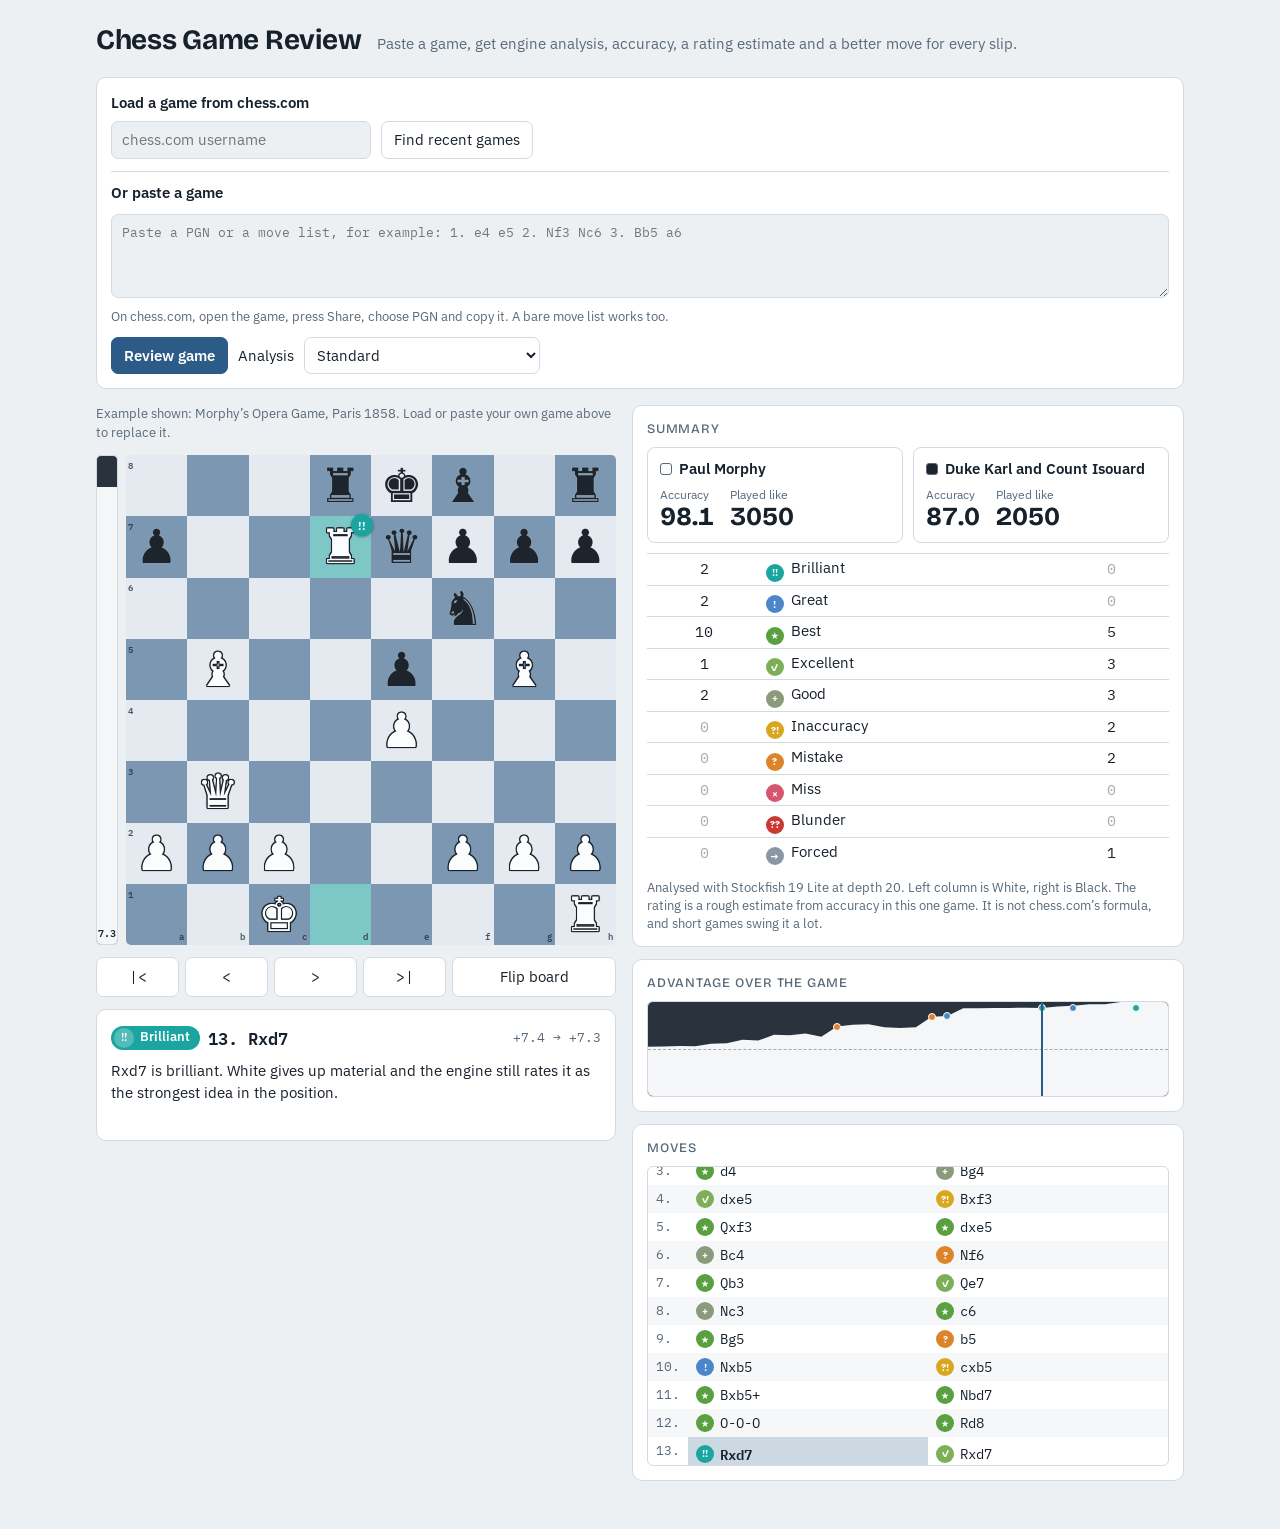
==== index.html @ 782adb90 "Add files via upload" ====
<!DOCTYPE html>
<html lang="en">
<head>
<meta charset="utf-8">
<meta name="viewport" content="width=device-width, initial-scale=1">
<title>Chess Game Review</title>
<link rel="manifest" href="manifest.webmanifest">
<meta name="theme-color" content="#2c5b88">
<link rel="icon" type="image/png" href="icon-192.png">
<link rel="apple-touch-icon" href="icon-180.png">
<meta name="apple-mobile-web-app-capable" content="yes">
<meta name="mobile-web-app-capable" content="yes">
<meta name="apple-mobile-web-app-title" content="Game Review">
<link rel="preconnect" href="https://fonts.googleapis.com">
<link href="https://fonts.googleapis.com/css2?family=Bricolage+Grotesque:opsz,wght@12..96,500;12..96,700&family=IBM+Plex+Mono:wght@400;600&family=IBM+Plex+Sans:wght@400;500;600&display=swap" rel="stylesheet">
<style>
/* Layout idea: board and the verdict on the current move on the left, the scoresheet (summary, graph, move list) on the right. */
:root {
  --bg: #edf0f3;
  --surface: #ffffff;
  --ink: #17212b;
  --muted: #5a6978;
  --line: #d3dae1;
  --accent: #2c5b88;
  --accent-ink: #ffffff;
  --sq-light: #e4eaf0;
  --sq-dark: #7b97b1;
  --graph-white: #f4f6f8;
  --graph-black: #2a333d;
  --c-brilliant: #1aa5a0;
  --c-great: #4a86c9;
  --c-best: #5a9f40;
  --c-excellent: #7daf58;
  --c-good: #8a9a7a;
  --c-inaccuracy: #d9a620;
  --c-mistake: #dd842a;
  --c-miss: #d6566d;
  --c-blunder: #cb3731;
  --c-forced: #8a96a3;
  --font-display: "Bricolage Grotesque", "Trebuchet MS", system-ui, sans-serif;
  --font-body: "IBM Plex Sans", system-ui, -apple-system, "Segoe UI", sans-serif;
  --font-mono: "IBM Plex Mono", ui-monospace, "SF Mono", Menlo, Consolas, monospace;
}
@media (prefers-color-scheme: dark) {
  :root:not([data-theme="light"]) {
    --bg: #11161c;
    --surface: #1a212a;
    --ink: #e7ecf1;
    --muted: #93a2b2;
    --line: #2b3541;
    --accent: #7eb0df;
    --accent-ink: #0e1620;
    --sq-light: #c5d0da;
    --sq-dark: #5c7a95;
    --graph-white: #dfe5ea;
    --graph-black: #0c1015;
    color-scheme: dark;
  }
}
:root[data-theme="dark"] {
  --bg: #11161c;
  --surface: #1a212a;
  --ink: #e7ecf1;
  --muted: #93a2b2;
  --line: #2b3541;
  --accent: #7eb0df;
  --accent-ink: #0e1620;
  --sq-light: #c5d0da;
  --sq-dark: #5c7a95;
  --graph-white: #dfe5ea;
  --graph-black: #0c1015;
  color-scheme: dark;
}
* { box-sizing: border-box; }
html, body { margin: 0; }
body {
  background: var(--bg);
  color: var(--ink);
  font-family: var(--font-body);
  font-size: 15px;
  line-height: 1.45;
}
.wrap { max-width: 1120px; margin: 0 auto; padding: 20px 16px 48px; display: flex; flex-direction: column; gap: 16px; }
header.top { display: flex; flex-wrap: wrap; align-items: baseline; gap: 4px 16px; }
h1 { font-family: var(--font-display); font-weight: 700; font-size: 28px; letter-spacing: -0.01em; margin: 0; text-wrap: balance; }
header.top p { margin: 0; color: var(--muted); }
h2 { font-family: var(--font-display); font-weight: 500; font-size: 13px; letter-spacing: 0.06em; text-transform: uppercase; color: var(--muted); margin: 0; }
.panel { background: var(--surface); border: 1px solid var(--line); border-radius: 10px; padding: 14px; }
button, select, textarea { font: inherit; color: inherit; }
button { cursor: pointer; border: 1px solid var(--line); background: var(--surface); border-radius: 7px; padding: 7px 12px; }
button:hover { border-color: var(--accent); }
button.primary { background: var(--accent); color: var(--accent-ink); border-color: var(--accent); font-weight: 600; }
button:disabled { opacity: 0.5; cursor: default; }
:focus-visible { outline: 2px solid var(--accent); outline-offset: 2px; }

/* input */
.input { display: flex; flex-direction: column; gap: 10px; }
.input label { font-weight: 600; }
.input .hint { color: var(--muted); font-size: 13px; margin: 0; }
textarea { width: 100%; min-height: 84px; resize: vertical; background: var(--bg); border: 1px solid var(--line); border-radius: 7px; padding: 9px 10px; font-family: var(--font-mono); font-size: 13px; }
.input-row { display: flex; flex-wrap: wrap; align-items: center; gap: 10px; }
select { background: var(--surface); border: 1px solid var(--line); border-radius: 7px; padding: 7px 8px; }
.error { color: var(--c-blunder); font-weight: 500; margin: 0; }
.progress { display: flex; align-items: center; gap: 10px; flex: 1 1 220px; min-width: 200px; }
.progress .bar { flex: 1; height: 8px; background: var(--bg); border: 1px solid var(--line); border-radius: 5px; overflow: hidden; }
.progress .bar i { display: block; height: 100%; width: 0; background: var(--accent); }
.progress span { font-size: 13px; color: var(--muted); font-variant-numeric: tabular-nums; white-space: nowrap; }
[hidden] { display: none !important; }
.lookup { display: flex; flex-direction: column; gap: 8px; border-bottom: 1px solid var(--line); padding-bottom: 12px; }
.lookup input { font: inherit; color: inherit; background: var(--bg); border: 1px solid var(--line); border-radius: 7px; padding: 7px 10px; flex: 1 1 160px; min-width: 0; max-width: 260px; }
.lookup .status { margin: 0; font-size: 13px; color: var(--muted); }
.games { display: flex; flex-direction: column; max-height: 232px; overflow-y: auto; border: 1px solid var(--line); border-radius: 7px; }
.game-btn { border: 0; border-radius: 0; border-top: 1px solid var(--line); background: none; text-align: left; padding: 7px 10px; display: flex; flex-wrap: wrap; align-items: center; gap: 4px 10px; }
.game-btn:first-child { border-top: 0; }
.game-btn:hover { background: color-mix(in srgb, var(--accent) 14%, transparent); }
.game-btn .res { font-weight: 600; min-width: 42px; }
.game-btn .res.won { color: var(--c-best); }
.game-btn .res.lost { color: var(--c-blunder); }
.game-btn .res.draw { color: var(--muted); }
.game-btn .meta { margin-left: auto; color: var(--muted); font-size: 13px; }

/* main grid */
.main { display: grid; grid-template-columns: minmax(0, 520px) minmax(0, 1fr); gap: 16px; align-items: start; }
@media (max-width: 860px) { .main { grid-template-columns: minmax(0, 1fr); } }
.left, .right { display: flex; flex-direction: column; gap: 12px; min-width: 0; }
.example-note { font-size: 13px; color: var(--muted); margin: 0; }

/* board */
.board-row { display: flex; gap: 8px; }
.evalbar { position: relative; flex: 0 0 22px; border-radius: 5px; overflow: hidden; background: var(--graph-black); border: 1px solid var(--line); }
.evalbar i { position: absolute; left: 0; right: 0; bottom: 0; background: var(--graph-white); transition: height 0.25s; }
.evalbar.flip i { bottom: auto; top: 0; }
.evalbar b { position: absolute; left: 0; right: 0; text-align: center; font: 600 10px var(--font-mono); z-index: 1; }
.evalbar b.w { bottom: 3px; color: #1b232c; }
.evalbar b.b { top: 3px; color: #e9eef2; }
.evalbar.flip b.w { bottom: auto; top: 3px; }
.evalbar.flip b.b { top: auto; bottom: 3px; }
.board { position: relative; flex: 1; aspect-ratio: 1; display: grid; grid-template-columns: repeat(8, 1fr); grid-template-rows: repeat(8, 1fr); border-radius: 5px; overflow: hidden; container-type: inline-size; user-select: none; }
.sq { position: relative; display: flex; align-items: center; justify-content: center; font-size: 9.6cqw; line-height: 1; }
.sq.l { background: var(--sq-light); }
.sq.d { background: var(--sq-dark); }
.sq.hl::before { content: ""; position: absolute; inset: 0; background: var(--hl, var(--c-forced)); opacity: 0.5; }
.sq .pc { position: relative; font-family: "Noto Sans Symbols2", "Segoe UI Symbol", "Apple Symbols", "DejaVu Sans", sans-serif; }
.sq .pc.w { color: #fbfcfd; text-shadow: 0 0 2px #10161c, 1px 0 #1c252e, -1px 0 #1c252e, 0 1px #1c252e, 0 -1px #1c252e, 1px 1px #1c252e, -1px -1px #1c252e, 1px -1px #1c252e, -1px 1px #1c252e; }
.sq .pc.b { color: #1d242b; text-shadow: 0 0 1px rgba(255,255,255,0.55); }
.sq .co { position: absolute; font: 600 1.9cqw var(--font-mono); opacity: 0.75; color: #1d2630; }
.sq .co.r { top: 3%; left: 4%; }
.sq .co.f { bottom: 2%; right: 5%; }
.sq .badge { position: absolute; top: -4%; right: -4%; z-index: 3; width: 4.6cqw; height: 4.6cqw; border-radius: 50%; display: flex; align-items: center; justify-content: center; color: #fff; font: 700 2.3cqw var(--font-body); background: var(--hl); box-shadow: 0 1px 3px rgba(0,0,0,0.4); }
.board svg { position: absolute; inset: 0; width: 100%; height: 100%; pointer-events: none; z-index: 2; }
.nav { display: flex; gap: 6px; }
.nav button { flex: 1; font-family: var(--font-mono); padding: 8px 0; }
.nav button.wide { flex: 2; font-family: var(--font-body); }

/* verdict */
.verdict { display: flex; flex-direction: column; gap: 8px; min-height: 132px; }
.verdict .head { display: flex; flex-wrap: wrap; align-items: center; gap: 8px; }
.pill { display: inline-flex; align-items: center; gap: 6px; border-radius: 20px; padding: 2px 10px 2px 3px; font-weight: 600; font-size: 13px; color: #fff; background: var(--hl); }
.pill i { font-style: normal; background: rgba(255,255,255,0.25); border-radius: 50%; min-width: 20px; height: 20px; display: inline-flex; align-items: center; justify-content: center; font-size: 11px; }
.verdict .mv { font: 600 17px var(--font-mono); }
.verdict .ev { margin-left: auto; font: 400 13px var(--font-mono); color: var(--muted); }
.verdict p { margin: 0; max-width: 62ch; }
.better { border-top: 1px solid var(--line); padding-top: 8px; font-size: 14px; }
.better b { font-family: var(--font-mono); }
.better .linepv { font-family: var(--font-mono); font-size: 13px; color: var(--muted); }

/* summary */
.players { display: grid; grid-template-columns: 1fr 1fr; gap: 10px; }
.player { border: 1px solid var(--line); border-radius: 8px; padding: 10px 12px; display: flex; flex-direction: column; gap: 6px; min-width: 0; }
.player .who { display: flex; flex-wrap: wrap; align-items: center; gap: 2px 7px; font-weight: 600; min-width: 0; }
.player .who span.nm { overflow-wrap: break-word; min-width: 0; }
.chip { flex: 0 0 12px; width: 12px; height: 12px; border-radius: 3px; border: 1px solid var(--muted); }
.chip.w { background: #fbfcfd; }
.chip.b { background: #1d242b; }
.player .elo { color: var(--muted); font-weight: 400; font-size: 13px; }
.stats { display: flex; gap: 16px; flex-wrap: wrap; }
.stat small { display: block; color: var(--muted); font-size: 12px; }
.stat strong { font-family: var(--font-display); font-weight: 700; font-size: 26px; font-variant-numeric: tabular-nums; line-height: 1.1; }
.counts { width: 100%; border-collapse: collapse; margin-top: 10px; font-variant-numeric: tabular-nums; }
.counts td { padding: 3px 4px; border-top: 1px solid var(--line); }
.counts td.n { text-align: center; width: 22%; font-family: var(--font-mono); }
.counts td.n.zero { color: var(--muted); opacity: 0.55; }
.dot { display: inline-flex; align-items: center; justify-content: center; width: 18px; height: 18px; border-radius: 50%; background: var(--hl); color: #fff; font: 700 9.5px var(--font-body); margin-right: 7px; vertical-align: -3px; }
.fine { font-size: 12.5px; color: var(--muted); margin: 10px 0 0; }

/* graph */
.graph { position: relative; height: 96px; margin-top: 8px; border-radius: 6px; overflow: hidden; background: var(--graph-black); border: 1px solid var(--line); cursor: pointer; }
.graph svg { position: absolute; inset: 0; width: 100%; height: 100%; display: block; }
.graph .mid { position: absolute; left: 0; right: 0; top: 50%; border-top: 1px dashed rgba(128,140,152,0.7); }
.graph .cur { position: absolute; top: 0; bottom: 0; width: 2px; margin-left: -1px; background: var(--accent); }
.graph .pt { position: absolute; width: 8px; height: 8px; margin: -4px 0 0 -4px; border-radius: 50%; background: var(--hl); border: 1.5px solid #fff; }

/* moves */
.moves { max-height: 300px; overflow-y: auto; margin-top: 8px; border: 1px solid var(--line); border-radius: 6px; position: relative; }
.mrow { display: grid; grid-template-columns: 40px 1fr 1fr; align-items: stretch; }
.mrow:nth-child(even) { background: color-mix(in srgb, var(--bg) 55%, transparent); }
.mrow .no { color: var(--muted); font: 400 13px var(--font-mono); padding: 5px 0 5px 8px; }
.mv-btn { border: 0; border-radius: 0; background: none; text-align: left; padding: 5px 8px; font: 400 14px var(--font-mono); display: flex; align-items: center; gap: 6px; }
.mv-btn:hover { background: color-mix(in srgb, var(--accent) 14%, transparent); }
.mv-btn.sel { background: color-mix(in srgb, var(--accent) 24%, transparent); font-weight: 600; }
.mv-btn .dot { margin: 0; flex: 0 0 18px; }
.mv-btn .dot.quiet { background: none; }
@media (prefers-reduced-motion: reduce) { .evalbar i { transition: none; } }
</style>
</head>
<body>
<div class="wrap">
  <header class="top">
    <h1>Chess Game Review</h1>
    <p>Paste a game, get engine analysis, accuracy, a rating estimate and a better move for every slip.</p>
  </header>

  <section class="panel input" aria-label="Game input">
    <div class="lookup">
      <label for="cc-user">Load a game from chess.com</label>
      <div class="input-row">
        <input id="cc-user" type="text" placeholder="chess.com username" autocomplete="off" autocapitalize="none" spellcheck="false">
        <button id="cc-find">Find recent games</button>
      </div>
      <p class="status" id="cc-status" hidden></p>
      <div class="games" id="cc-games" hidden></div>
    </div>
    <label for="pgn">Or paste a game</label>
    <textarea id="pgn" spellcheck="false" placeholder="Paste a PGN or a move list, for example: 1. e4 e5 2. Nf3 Nc6 3. Bb5 a6"></textarea>
    <p class="hint">On chess.com, open the game, press Share, choose PGN and copy it. A bare move list works too.</p>
    <div class="input-row">
      <button class="primary" id="go">Review game</button>
      <label for="depth" style="font-weight:400">Analysis</label>
      <select id="depth">
        <option value="quick">Quick</option>
        <option value="standard" selected>Standard</option>
        <option value="deep">Deep (slower, most accurate)</option>
      </select>
      <div class="progress" id="progress" hidden>
        <div class="bar"><i id="progbar"></i></div>
        <span id="progtext"></span>
        <button id="cancel">Cancel</button>
      </div>
    </div>
    <p class="error" id="error" role="alert" hidden></p>
  </section>

  <div class="main">
    <div class="left">
      <p class="example-note" id="note"></p>
      <div class="board-row">
        <div class="evalbar" id="evalbar" aria-hidden="true"><b class="b" id="evb"></b><i id="evfill"></i><b class="w" id="evw"></b></div>
        <div class="board" id="board" aria-label="Chess board"></div>
      </div>
      <div class="nav">
        <button id="first" aria-label="Start of game">|&lt;</button>
        <button id="prev" aria-label="Previous move">&lt;</button>
        <button id="next" aria-label="Next move">&gt;</button>
        <button id="last" aria-label="End of game">&gt;|</button>
        <button id="flip" class="wide">Flip board</button>
      </div>
      <section class="panel verdict" id="verdict" aria-live="polite"></section>
    </div>

    <div class="right">
      <section class="panel">
        <h2>Summary</h2>
        <div id="summary" style="margin-top:8px"></div>
      </section>
      <section class="panel">
        <h2>Advantage over the game</h2>
        <div class="graph" id="graph" title="Click to jump to a move"></div>
      </section>
      <section class="panel">
        <h2>Moves</h2>
        <div class="moves" id="moves"></div>
      </section>
    </div>
  </div>
</div>

<script src="chess.js"></script>
<script id="core">
/* Review core: no DOM in here, so the same code runs in tests. Needs the global Chess. */
var Review = (function () {
  var VAL = { p: 1, n: 3, b: 3, r: 5, q: 9, k: 100 };
  var START = 'rnbqkbnr/pppppppp/8/8/8/8/PPPPPPPP/RNBQKBNR w KQkq - 0 1';
  var CLASSES = [
    { id: 'brilliant', label: 'Brilliant', sym: '!!' },
    { id: 'great', label: 'Great', sym: '!' },
    { id: 'best', label: 'Best', sym: '★' },
    { id: 'excellent', label: 'Excellent', sym: '✓' },
    { id: 'good', label: 'Good', sym: '+' },
    { id: 'inaccuracy', label: 'Inaccuracy', sym: '?!' },
    { id: 'mistake', label: 'Mistake', sym: '?' },
    { id: 'miss', label: 'Miss', sym: '×' },
    { id: 'blunder', label: 'Blunder', sym: '??' },
    { id: 'forced', label: 'Forced', sym: '→' }
  ];

  function cleanPgn(text) {
    var t = String(text || '').replace(/\r\n?/g, '\n').replace(/\{[^}]*\}/g, ' ').replace(/\$\d+/g, ' ');
    var head = [], body = [];
    t.split('\n').forEach(function (line) {
      var s = line.trim();
      if (!s) return;
      if (/^\[[A-Za-z0-9_]+\s+".*"\]$/.test(s)) head.push(s); else body.push(s);
    });
    return (head.length ? head.join('\n') + '\n\n' : '') + body.join(' ');
  }

  /* Static exchange on one square: what the side to move wins by capturing there. */
  function see(g, sq) {
    var caps = g.moves({ verbose: true }).filter(function (m) {
      return m.to === sq && m.captured && m.flags.indexOf('e') < 0;
    });
    if (!caps.length) return 0;
    caps.sort(function (a, b) { return VAL[a.piece] - VAL[b.piece]; });
    var m = caps[0], gain = VAL[m.captured];
    g.move({ from: m.from, to: m.to, promotion: m.promotion });
    var v = Math.max(0, gain - see(g, sq));
    g.undo();
    return v;
  }

  function parseGame(text) {
    var pgn = cleanPgn(text);
    if (!pgn) throw new Error('Paste a PGN or a move list first.');
    var c = new Chess();
    if (!c.load_pgn(pgn, { sloppy: true })) {
      throw new Error('That text could not be read as a chess game. Paste the PGN from chess.com (Share, then PGN), or a move list like 1. e4 e5 2. Nf3.');
    }
    var headers = c.header(), hist = c.history({ verbose: true });
    if (!hist.length) throw new Error('No moves were found in that text.');
    var start = headers.FEN || START;
    var g = new Chess(start), moves = [];
    hist.forEach(function (h) {
      var fenBefore = g.fen(), legal = g.moves().length;
      var m = g.move({ from: h.from, to: h.to, promotion: h.promotion });
      var sac = 0;
      if (m.piece !== 'p' && !g.in_checkmate()) sac = see(g, m.to) - (m.captured ? VAL[m.captured] : 0);
      moves.push({
        san: m.san, uci: m.from + m.to + (m.promotion || ''), from: m.from, to: m.to,
        color: m.color, piece: m.piece, captured: m.captured || null,
        fenBefore: fenBefore, fenAfter: g.fen(), legal: legal, sac: sac,
        terminal: g.in_checkmate() ? 'mate' : (g.in_stalemate() || g.insufficient_material() ? 'draw' : null)
      });
    });
    return { headers: headers, moves: moves, start: start };
  }

  /* One UCI "info" line -> {depth, multipv, cp, mate, pv} or null. */
  function parseInfo(line) {
    if (line.indexOf('info ') !== 0 || line.indexOf(' pv ') < 0 || /bound/.test(line)) return null;
    var d = / depth (\d+)/.exec(line), mp = / multipv (\d+)/.exec(line);
    var cp = / score cp (-?\d+)/.exec(line), mt = / score mate (-?\d+)/.exec(line);
    if (!d || (!cp && !mt)) return null;
    var pv = [], toks = line.split(' pv ')[1].trim().split(/\s+/);
    for (var i = 0; i < toks.length; i++) {
      if (!/^[a-h][1-8][a-h][1-8][qrbn]?$/.test(toks[i])) break;
      pv.push(toks[i]);
    }
    return { depth: +d[1], multipv: mp ? +mp[1] : 1, cp: cp ? +cp[1] : null, mate: mt ? +mt[1] : null, pv: pv };
  }

  /* Engine lines are from the side to move; store everything from White's side. */
  function toEval(fen, lines) {
    var sign = fen.split(' ')[1] === 'w' ? 1 : -1;
    function conv(l) { return { cp: l.cp == null ? null : sign * l.cp, mate: l.mate == null ? null : sign * l.mate }; }
    var a = lines[1], e = conv(a);
    e.best = a.pv[0]; e.pv = a.pv.slice(0, 8);
    e.second = lines[2] ? conv(lines[2]) : null;
    return e;
  }
  function terminalEval(move) {
    if (move.terminal === 'mate') return { terminal: 'mate', loser: move.color === 'w' ? 'b' : 'w' };
    return { terminal: 'draw', cp: 0, mate: null };
  }

  function winWhite(ev) {
    if (ev.terminal === 'mate') return ev.loser === 'w' ? 0 : 100;
    if (ev.mate != null) return ev.mate > 0 ? 100 : 0;
    var cp = Math.max(-1000, Math.min(1000, ev.cp));
    return 50 + 50 * (2 / (1 + Math.exp(-0.00368208 * cp)) - 1);
  }
  function winFor(color, ev) { var w = winWhite(ev); return color === 'w' ? w : 100 - w; }
  function fmtEval(ev) {
    if (ev.terminal === 'mate') return ev.loser === 'w' ? '0-1' : '1-0';
    if (ev.terminal === 'draw') return '½-½';
    if (ev.mate != null) return (ev.mate > 0 ? '+' : '-') + 'M' + Math.abs(ev.mate);
    var v = ev.cp / 100;
    return (v > 0 ? '+' : v < 0 ? '-' : '') + Math.abs(v).toFixed(1);
  }
  function moveAccuracy(loss) { return Math.max(0, Math.min(100, 103.1668 * Math.exp(-0.04354 * loss) - 3.1669)); }

  /* Accuracy -> rating. A hand-set curve, not chess.com's formula. Edit the points to recalibrate. */
  var RATING_CURVE = [[20, 100], [40, 350], [50, 550], [60, 800], [70, 1150], [78, 1500], [84, 1850], [89, 2200], [93, 2500], [96, 2800], [99, 3200]];
  function ratingFromAccuracy(acc) {
    var c = RATING_CURVE;
    if (acc <= c[0][0]) return c[0][1];
    for (var i = 1; i < c.length; i++) {
      if (acc <= c[i][0]) {
        var t = (acc - c[i - 1][0]) / (c[i][0] - c[i - 1][0]);
        return Math.round((c[i - 1][1] + t * (c[i][1] - c[i - 1][1])) / 50) * 50;
      }
    }
    return c[c.length - 1][1];
  }

  function sanLine(fen, pv, max) {
    var g = new Chess(fen), out = [];
    for (var i = 0; i < pv.length && i < max; i++) {
      var m = g.move({ from: pv[i].slice(0, 2), to: pv[i].slice(2, 4), promotion: pv[i][4] });
      if (!m) break;
      out.push(m.san);
    }
    return out;
  }

  function classify(m, prev, evB, evA) {
    var c = m.color, wb = m.winBefore, wa = m.winAfter, loss = m.loss;
    if (m.legal === 1) return 'forced';
    var playedBest = evB.best === m.uci;
    var matingSac = evB.mate != null && (c === 'w' ? evB.mate > 0 : evB.mate < 0) && m.sac >= 3;
    if ((playedBest || loss < 2) && m.sac >= 2 && wa >= 40 && (wb <= 97 || matingSac)) return 'brilliant';
    if (playedBest && evB.second && wb <= 97 && wa >= 30) {
      var recapture = prev && prev.captured && m.captured && prev.to === m.to;
      if (!recapture && wb - winFor(c, evB.second) >= 15) return 'great';
    }
    if (playedBest || loss < 0.5) return 'best';
    if (loss < 2) return 'excellent';
    if (loss < 5) return 'good';
    var chance = prev && (prev.cls === 'mistake' || prev.cls === 'blunder');
    if (loss >= 10 && chance && wb >= 60 && wa >= 45) return 'miss';
    if (loss < 10) return 'inaccuracy';
    if (loss < 20) return 'mistake';
    return 'blunder';
  }

  function describe(m, evB, evA) {
    var s = m.san, b = m.bestSan, side = m.color === 'w' ? 'White' : 'Black';
    var swing = ' The evaluation goes from ' + fmtEval(evB) + ' to ' + fmtEval(evA) + '.';
    function why() {
      if (evA.terminal === 'draw') return ' It ends the game in a draw.';
      var mateAgainst = evA.mate != null && (m.color === 'w' ? evA.mate < 0 : evA.mate > 0);
      var hadMate = evB.mate != null && (m.color === 'w' ? evB.mate < 0 : evB.mate > 0);
      if (mateAgainst && !hadMate) return ' It allows a forced mate in ' + Math.abs(evA.mate) + '.';
      if (m.replySan) return (m.replySan.indexOf('x') >= 0 ? ' It runs into ' : ' The strongest reply is ') + m.replySan + '.' + swing;
      return swing;
    }
    switch (m.cls) {
      case 'forced': return s + ' is the only legal move.';
      case 'brilliant': return s + ' is brilliant. ' + side + ' gives up material and the engine still rates it as the strongest idea in the position.';
      case 'great': return s + ' is a great move. It is the only move that holds ' + side + '’s position here, and every alternative is clearly worse.';
      case 'best': return s + ' is the best move in the position.';
      case 'excellent': return s + ' is excellent.' + (b && b !== s ? ' The engine’s first choice was ' + b + ', with almost nothing between them.' : '');
      case 'good': return s + ' is a good move.' + (b && b !== s ? ' ' + b + ' was slightly stronger.' : '');
      case 'inaccuracy': return s + ' is an inaccuracy. ' + b + ' was stronger.' + swing;
      case 'mistake': return s + ' is a mistake. ' + b + ' was the move.' + why();
      case 'blunder': return s + ' is a blunder. ' + b + ' was the move.' + why();
      case 'miss': return s + ' misses a chance. ' + b + ' would have punished the last move.' + swing;
    }
    return s;
  }

  /* evals[i] is the engine's view of the position before move i; evals[n] is the final position. */
  function buildReview(game, evals) {
    var out = [], sides = { w: [], b: [] };
    game.moves.forEach(function (mv, i) {
      var m = {}; for (var k in mv) m[k] = mv[k];
      var evB = evals[i], evA = evals[i + 1];
      m.winBefore = winFor(m.color, evB);
      m.winAfter = winFor(m.color, evA);
      m.loss = evB.best === m.uci ? 0 : Math.max(0, m.winBefore - m.winAfter);
      m.acc = moveAccuracy(m.loss);
      m.whiteWin = winWhite(evA);
      m.evalText = fmtEval(evA);
      m.evalBefore = fmtEval(evB);
      var line = evB.pv ? sanLine(m.fenBefore, evB.pv, 6) : [];
      m.bestSan = line[0] || null; m.bestLine = line; m.bestUci = evB.best || null;
      m.replySan = evA.pv ? (sanLine(m.fenAfter, evA.pv, 1)[0] || null) : null;
      m.cls = classify(m, out[i - 1], evB, evA);
      m.text = describe(m, evB, evA);
      out.push(m); sides[m.color].push(m);
    });
    function side(list) {
      var counts = {}; CLASSES.forEach(function (c) { counts[c.id] = 0; });
      if (!list.length) return { acc: null, rating: null, counts: counts };
      var sum = 0, inv = 0;
      list.forEach(function (m) { counts[m.cls]++; sum += m.acc; inv += 1 / Math.max(m.acc, 1); });
      var acc = (sum / list.length + list.length / inv) / 2;
      return { acc: acc, rating: ratingFromAccuracy(acc), counts: counts };
    }
    return { moves: out, w: side(sides.w), b: side(sides.b), startEval: evals[0] };
  }

  return { CLASSES: CLASSES, START: START, parseGame: parseGame, parseInfo: parseInfo, toEval: toEval, terminalEval: terminalEval,
    buildReview: buildReview, winWhite: winWhite, fmtEval: fmtEval, ratingFromAccuracy: ratingFromAccuracy };
})();
</script>
<script>
(function () {
  var SAMPLE_PGN = '[Event "A night at the opera"]\n[Site "Paris"]\n[Date "1858.??.??"]\n[White "Paul Morphy"]\n[Black "Duke Karl and Count Isouard"]\n[Result "1-0"]\n\n1. e4 e5 2. Nf3 d6 3. d4 Bg4 4. dxe5 Bxf3 5. Qxf3 dxe5 6. Bc4 Nf6 7. Qb3 Qe7 8. Nc3 c6 9. Bg5 b5 10. Nxb5 cxb5 11. Bxb5+ Nbd7 12. O-O-O Rd8 13. Rxd7 Rxd7 14. Rd1 Qe6 15. Bxd7+ Nxd7 16. Qb8+ Nxb8 17. Rd8# 1-0';
  var SAMPLE_EVALS = /*SAMPLE*/[{"cp":26,"mate":null,"best":"e2e4","pv":["e2e4","e7e5","g1f3","b8c6","d2d4","e5d4","f3d4","g8f6"],"second":{"cp":19,"mate":null}},{"cp":30,"mate":null,"best":"e7e5","pv":["e7e5","g1f3","b8c6","d2d4","e5d4","f3d4","g8f6","d4c6"],"second":{"cp":40,"mate":null}},{"cp":35,"mate":null,"best":"g1f3","pv":["g1f3","g8f6","f3e5","d7d6","e5f3","f6e4","d2d4","d6d5"],"second":{"cp":13,"mate":null}},{"cp":31,"mate":null,"best":"b8c6","pv":["b8c6","f1b5","a7a6","b5a4","g8f6","e1g1","d7d6","f1e1"],"second":{"cp":39,"mate":null}},{"cp":61,"mate":null,"best":"d2d4","pv":["d2d4","b8d7","f1c4","g8f6","d4e5","d7e5","f3e5","d6e5"],"second":{"cp":41,"mate":null}},{"cp":66,"mate":null,"best":"e5d4","pv":["e5d4","f3d4","c7c5","d4f3","g8f6","b1c3","f8e7","c1f4"],"second":{"cp":68,"mate":null}},{"cp":107,"mate":null,"best":"c1e3","pv":["c1e3","e5d4","d1d4","b8c6","d4d2","g7g6","b1c3","f8g7"],"second":{"cp":105,"mate":null}},{"cp":99,"mate":null,"best":"b8c6","pv":["b8c6","e5d6","f8d6","h2h3","g4h5","b1c3","g8f6","f1b5"],"second":{"cp":117,"mate":null}},{"cp":170,"mate":null,"best":"d1f3","pv":["d1f3","d6e5","f3b3","b7b6","c1e3","c7c6","f1c4","d8f6"],"second":{"cp":94,"mate":null}},{"cp":164,"mate":null,"best":"d6e5","pv":["d6e5","f3b3","b8d7","c1e3","f8c5","e3c5","d7c5","b3b5"],"second":{"cp":205,"mate":null}},{"cp":187,"mate":null,"best":"f3b3","pv":["f3b3","b8d7","c1e3","f8c5","e3c5","d7c5","b3b5","c5d7"],"second":{"cp":156,"mate":null}},{"cp":146,"mate":null,"best":"d8f6","pv":["d8f6","f3b3","b8d7","b3b7","a8b8","b7a6","f6a6","c4a6"],"second":{"cp":154,"mate":null}},{"cp":284,"mate":null,"best":"f3b3","pv":["f3b3","d8e7","b3b7","e7b4","b7b4","f8b4","e1e2","e8e7"],"second":{"cp":99,"mate":null}},{"cp":310,"mate":null,"best":"f8c5","pv":["f8c5","c4f7","e8f8","f7d5","c7c6","b3b7","c6d5","b7a8"],"second":{"cp":318,"mate":null}},{"cp":320,"mate":null,"best":"b3b7","pv":["b3b7","e7b4","b7b4","f8b4","c1d2","b4d2","b1d2","e8e7"],"second":{"cp":276,"mate":null}},{"cp":273,"mate":null,"best":"c7c6","pv":["c7c6","c1g5","b8a6","c4a6","b7a6","g5f6","g7f6","e1g1"],"second":{"cp":363,"mate":null}},{"cp":261,"mate":null,"best":"c1g5","pv":["c1g5","b8a6","c4a6","b7a6","g5f6","g7f6","a1d1","e7b4"],"second":{"cp":232,"mate":null}},{"cp":271,"mate":null,"best":"e8d8","pv":["e8d8","c4f7","d8c7","e1c1","b8d7","a2a4","h7h6","g5e3"],"second":{"cp":276,"mate":null}},{"cp":456,"mate":null,"best":"c3b5","pv":["c3b5","e7b4","b3b4","f8b4","c2c3","c6b5","c4b5","e8e7"],"second":{"cp":145,"mate":null}},{"cp":476,"mate":null,"best":"e7b4","pv":["e7b4","b3b4","f8b4","c2c3","c6b5","c4b5","e8e7","c3b4"],"second":{"cp":591,"mate":null}},{"cp":716,"mate":null,"best":"c4b5","pv":["c4b5","b8d7","e1c1","e7c5","g5f6","f8d6","b5d7","e8d7"],"second":{"cp":60,"mate":null}},{"cp":723,"mate":null,"best":"e8d8","pv":["e8d8","e1c1","d8c8","d1d3","e7b4","d3c3","c8b7","b3f7"],"second":{"cp":746,"mate":null}},{"cp":735,"mate":null,"best":"e1c1","pv":["e1c1","e7c5","g5f6","g7f6","b5d7","e8e7","c1b1","f8h6"],"second":{"cp":370,"mate":null}},{"cp":734,"mate":null,"best":"a8b8","pv":["a8b8","g5f6","b8b5","b3b5","g7f6","d1d3","f6f5","h1d1"],"second":{"cp":736,"mate":null}},{"cp":741,"mate":null,"best":"d1d7","pv":["d1d7","f6d7","g5e7","f8e7","b5d7","d8d7","b3b8","d7d8"],"second":{"cp":571,"mate":null}},{"cp":735,"mate":null,"best":"f6d7","pv":["f6d7","g5e7","f8e7","b5d7","d8d7","b3b8","d7d8","b8e5"],"second":{"cp":792,"mate":null}},{"cp":808,"mate":null,"best":"h1d1","pv":["h1d1","e7d6","d1d6","f8d6","g5f6","e8g8","b5d7","g7f6"],"second":{"cp":259,"mate":null}},{"cp":869,"mate":null,"best":"e7d6","pv":["e7d6","d1d6","f8d6","g5f6","g7f6","b3h3","f6f5","h3f5"],"second":{"cp":869,"mate":null}},{"cp":1200,"mate":null,"best":"b5d7","pv":["b5d7","e6d7","b3b8","e8e7","b8e5","e7d8","e5b8","d8e7"],"second":{"cp":800,"mate":null}},{"cp":1122,"mate":null,"best":"e6d7","pv":["e6d7","b3b8","e8e7","b8e5","e7d8","d1d7","d8d7","e5b5"],"second":{"cp":null,"mate":4}},{"cp":null,"mate":2,"best":"b3b8","pv":["b3b8","d7b8","d1d8"],"second":{"cp":359,"mate":null}},{"cp":null,"mate":1,"best":"d7b8","pv":["d7b8","d1d8"],"second":null},{"cp":null,"mate":1,"best":"d1d8","pv":["d1d8"],"second":{"cp":-1151,"mate":null}},{"terminal":"mate","loser":"b"}]/*END*/;

  var $ = function (id) { return document.getElementById(id); };
  var GLYPH = { k: '♚', q: '♛', r: '♜', b: '♝', n: '♞', p: '♟' };
  var CLS = {}; Review.CLASSES.forEach(function (c) { CLS[c.id] = c; });
  var NOTABLE = { brilliant: 1, great: 1, miss: 1, mistake: 1, blunder: 1 };
  var state = { game: null, review: null, sel: -1, flip: false, running: false, cancel: false, engineNote: '' };
  /* Search depth per engine. "new" is Stockfish 19 (WebAssembly); "old" is the Stockfish 10 fallback, which is much slower per ply. */
  var DEPTHS = { 'new': { quick: 12, standard: 16, deep: 18 }, 'old': { quick: 10, standard: 12, deep: 14 } };
  var engine = null;

  function el(tag, cls, text) { var e = document.createElement(tag); if (cls) e.className = cls; if (text != null) e.textContent = text; return e; }
  function hl(c) { return 'var(--c-' + c + ')'; }

  /* ---------- engine ---------- */
  function Engine(file, kind) {
    var self = this;
    this.lines = {}; this.done = null; this.waiters = []; this.kind = kind; this.name = '';
    this.worker = new Worker(file);
    this.failed = new Promise(function (_, rej) { self.worker.onerror = function () { rej(new Error('The engine could not start in this browser.')); }; });
    this.failed.catch(function () {});
    this.worker.onmessage = function (e) {
      var line = typeof e.data === 'string' ? e.data : '';
      if (line.indexOf('id name ') === 0) self.name = line.slice(8).trim();
      var info = Review.parseInfo(line);
      if (info) { self.lines[info.multipv] = info; return; }
      if (line.indexOf('bestmove') === 0 && self.done) { var d = self.done; self.done = null; d(self.lines); return; }
      for (var i = 0; i < self.waiters.length; i++) {
        if (line.indexOf(self.waiters[i].key) === 0) { self.waiters.splice(i, 1)[0].res(); break; }
      }
    };
  }
  Engine.prototype.send = function (s) { this.worker.postMessage(s); };
  Engine.prototype.wait = function (key, ms) {
    var self = this;
    var got = new Promise(function (res) { self.waiters.push({ key: key, res: res }); });
    var slow = new Promise(function (_, rej) { setTimeout(function () { rej(new Error('The engine did not respond. Reload the page and try again.')); }, ms || 30000); });
    return Promise.race([got, slow, this.failed]);
  };
  Engine.prototype.init = function () {
    var self = this;
    this.send('uci');
    return this.wait('uciok', 20000).then(function () {
      self.send('setoption name MultiPV value 2');
      if (self.kind === 'new') self.send('setoption name Hash value 64');
      self.send('isready');
      return self.wait('readyok');
    });
  };
  Engine.prototype.analyse = function (fen, depth) {
    var self = this;
    this.lines = {};
    var p = new Promise(function (res) { self.done = res; });
    this.send('position fen ' + fen);
    this.send('go depth ' + depth);
    return Promise.race([p, this.failed]);
  };

  /* Try the current Stockfish first; if this browser cannot run it, fall back to the old pure-JavaScript build. */
  function startEngine() {
    var first = null;
    return Promise.resolve().then(function () {
      first = new Engine('stockfish-19-lite-single.js', 'new');
      return first.init().then(function () { return first; });
    }).catch(function () {
      try { if (first) first.worker.terminate(); } catch (e) {}
      var old = new Engine('stockfish.js', 'old');
      return old.init().then(function () { return old; });
    });
  }

  function analyseGame(game, level) {
    var n = game.moves.length, evals = [], depth = 12;
    var ready = engine ? Promise.resolve() : startEngine().then(function (e) { engine = e; });
    function step(i) {
      if (state.cancel) return Promise.reject(new Error('cancelled'));
      if (i > n) return Promise.resolve(evals);
      $('progbar').style.width = Math.round(100 * i / (n + 1)) + '%';
      $('progtext').textContent = 'Position ' + (i + 1) + ' of ' + (n + 1);
      var last = i > 0 ? game.moves[i - 1] : null;
      if (last && last.terminal) { evals.push(Review.terminalEval(last)); return step(i + 1); }
      var fen = i === 0 ? game.start : last.fenAfter;
      return engine.analyse(fen, depth).then(function (lines) {
        if (!lines[1]) throw new Error('The engine returned no result for move ' + i + '.');
        evals.push(Review.toEval(fen, lines));
        return step(i + 1);
      });
    }
    return ready.then(function () {
      depth = DEPTHS[engine.kind][level] || DEPTHS[engine.kind].standard;
      state.engineNote = 'Analysed with ' + (engine.name || 'Stockfish') + ' at depth ' + depth + '.';
      engine.send('ucinewgame');
      return step(0);
    });
  }

  /* ---------- rendering ---------- */
  function currentFen() { return state.sel < 0 ? state.game.start : state.game.moves[state.sel].fenAfter; }
  function sqXY(sq) {
    var f = sq.charCodeAt(0) - 97, r = +sq[1] - 1;
    return state.flip ? { x: 7 - f, y: r } : { x: f, y: 7 - r };
  }

  function renderBoard() {
    var board = $('board'); board.textContent = '';
    var g = new Chess(currentFen());
    var mv = state.sel >= 0 ? (state.review ? state.review.moves[state.sel] : state.game.moves[state.sel]) : null;
    var color = mv && mv.cls ? hl(mv.cls) : 'var(--c-forced)';
    for (var y = 0; y < 8; y++) for (var x = 0; x < 8; x++) {
      var f = state.flip ? 7 - x : x, r = state.flip ? y : 7 - y;
      var name = String.fromCharCode(97 + f) + (r + 1);
      var sq = el('div', 'sq ' + ((f + r) % 2 ? 'l' : 'd'));
      if (x === 0) sq.appendChild(el('span', 'co r', String(r + 1)));
      if (y === 7) sq.appendChild(el('span', 'co f', String.fromCharCode(97 + f)));
      if (mv && (name === mv.from || name === mv.to)) { sq.classList.add('hl'); sq.style.setProperty('--hl', color); }
      var p = g.get(name);
      if (p) sq.appendChild(el('span', 'pc ' + p.color, GLYPH[p.type] + '︎'));
      if (mv && mv.cls && name === mv.to) sq.appendChild(el('span', 'badge', CLS[mv.cls].sym));
      board.appendChild(sq);
    }
    if (mv && mv.cls && mv.bestUci && mv.bestUci !== mv.uci && mv.loss >= 2) {
      var a = sqXY(mv.bestUci.slice(0, 2)), b = sqXY(mv.bestUci.slice(2, 4));
      var ns = 'http://www.w3.org/2000/svg', svg = document.createElementNS(ns, 'svg');
      svg.setAttribute('viewBox', '0 0 8 8');
      var dx = b.x - a.x, dy = b.y - a.y, len = Math.sqrt(dx * dx + dy * dy), ux = dx / len, uy = dy / len;
      var x1 = a.x + 0.5 + ux * 0.2, y1 = a.y + 0.5 + uy * 0.2, x2 = b.x + 0.5 - ux * 0.38, y2 = b.y + 0.5 - uy * 0.38;
      var ln = document.createElementNS(ns, 'line');
      ln.setAttribute('x1', x1); ln.setAttribute('y1', y1); ln.setAttribute('x2', x2); ln.setAttribute('y2', y2);
      ln.setAttribute('stroke', '#3f9a4f'); ln.setAttribute('stroke-width', '0.17'); ln.setAttribute('stroke-linecap', 'round'); ln.setAttribute('opacity', '0.85');
      var tip = document.createElementNS(ns, 'polygon');
      var tx = b.x + 0.5 - ux * 0.1, ty = b.y + 0.5 - uy * 0.1, px = -uy * 0.2, py = ux * 0.2;
      tip.setAttribute('points', tx + ',' + ty + ' ' + (x2 + px) + ',' + (y2 + py) + ' ' + (x2 - px) + ',' + (y2 - py));
      tip.setAttribute('fill', '#3f9a4f'); tip.setAttribute('opacity', '0.85');
      svg.appendChild(ln); svg.appendChild(tip); board.appendChild(svg);
    }
    /* eval bar */
    var bar = $('evalbar'); bar.classList.toggle('flip', state.flip);
    if (state.review) {
      var w = state.sel < 0 ? Review.winWhite(state.review.startEval) : state.review.moves[state.sel].whiteWin;
      var txt = state.sel < 0 ? Review.fmtEval(state.review.startEval) : state.review.moves[state.sel].evalText;
      $('evfill').style.height = Math.max(3, Math.min(97, w)) + '%';
      var short = txt.replace(/^[+-]/, '');
      $('evw').textContent = w >= 50 ? short : ''; $('evb').textContent = w < 50 ? short : '';
    } else { $('evfill').style.height = '50%'; $('evw').textContent = ''; $('evb').textContent = ''; }
  }

  function renderVerdict() {
    var v = $('verdict'); v.textContent = '';
    if (!state.review) {
      v.appendChild(el('p', null, state.running ? 'The engine is working through the game. You can step through the moves while you wait.' : 'Press Review game to analyse this game.'));
      return;
    }
    if (state.sel < 0) {
      v.appendChild(el('p', null, 'Starting position. Step through with the arrow keys or the buttons, or click any move in the list.'));
      return;
    }
    var m = state.review.moves[state.sel], c = CLS[m.cls];
    var head = el('div', 'head');
    var pill = el('span', 'pill'); pill.style.setProperty('--hl', hl(m.cls));
    pill.appendChild(el('i', null, c.sym)); pill.appendChild(document.createTextNode(c.label));
    head.appendChild(pill);
    head.appendChild(el('span', 'mv', Math.floor(state.sel / 2 + 1) + (m.color === 'w' ? '. ' : '… ') + m.san));
    head.appendChild(el('span', 'ev', m.evalBefore + ' → ' + m.evalText));
    v.appendChild(head);
    v.appendChild(el('p', null, m.text));
    if (m.bestSan && m.bestUci !== m.uci && m.cls !== 'forced') {
      var b = el('div', 'better');
      b.appendChild(document.createTextNode('Engine line: '));
      b.appendChild(el('b', null, m.bestSan));
      if (m.bestLine.length > 1) b.appendChild(el('span', 'linepv', ' ' + m.bestLine.slice(1).join(' ')));
      v.appendChild(b);
    }
  }

  function renderSummary() {
    var s = $('summary'); s.textContent = '';
    var h = state.game.headers, r = state.review;
    var players = el('div', 'players');
    [['w', h.White || 'White', h.WhiteElo], ['b', h.Black || 'Black', h.BlackElo]].forEach(function (p) {
      var card = el('div', 'player'), who = el('div', 'who');
      who.appendChild(el('span', 'chip ' + p[0]));
      who.appendChild(el('span', 'nm', p[1]));
      if (p[2] && /^\d+$/.test(p[2])) who.appendChild(el('span', 'elo', '(' + p[2] + ')'));
      card.appendChild(who);
      var stats = el('div', 'stats'), d = r ? r[p[0]] : null;
      [['Accuracy', d && d.acc != null ? d.acc.toFixed(1) : '–'], ['Played like', d && d.rating != null ? String(d.rating) : '–']].forEach(function (x) {
        var st = el('div', 'stat'); st.appendChild(el('small', null, x[0])); st.appendChild(el('strong', null, x[1])); stats.appendChild(st);
      });
      card.appendChild(stats); players.appendChild(card);
    });
    s.appendChild(players);
    if (!r) { s.appendChild(el('p', 'fine', state.running ? 'Analysing…' : 'Not analysed yet.')); return; }
    var t = el('table', 'counts');
    Review.CLASSES.forEach(function (c) {
      if (c.id === 'forced' && !r.w.counts.forced && !r.b.counts.forced) return;
      var tr = el('tr'), name = el('td');
      var dot = el('span', 'dot', c.sym); dot.style.setProperty('--hl', hl(c.id));
      name.appendChild(dot); name.appendChild(document.createTextNode(c.label));
      var a = el('td', 'n' + (r.w.counts[c.id] ? '' : ' zero'), String(r.w.counts[c.id]));
      var b = el('td', 'n' + (r.b.counts[c.id] ? '' : ' zero'), String(r.b.counts[c.id]));
      tr.appendChild(a); tr.appendChild(name); tr.appendChild(b); t.appendChild(tr);
    });
    s.appendChild(t);
    s.appendChild(el('p', 'fine', (state.engineNote ? state.engineNote + ' ' : '') + 'Left column is White, right is Black. The rating is a rough estimate from accuracy in this one game. It is not chess.com’s formula, and short games swing it a lot.'));
  }

  function renderGraph() {
    var g = $('graph'); g.textContent = '';
    if (!state.review) return;
    var mv = state.review.moves, n = mv.length;
    var ys = [Review.winWhite(state.review.startEval)].concat(mv.map(function (m) { return m.whiteWin; }));
    var d = 'M0,100 ';
    ys.forEach(function (w, i) { d += 'L' + (i / n * 100).toFixed(2) + ',' + (100 - w).toFixed(2) + ' '; });
    d += 'L100,100 Z';
    var ns = 'http://www.w3.org/2000/svg', svg = document.createElementNS(ns, 'svg');
    svg.setAttribute('viewBox', '0 0 100 100'); svg.setAttribute('preserveAspectRatio', 'none');
    var path = document.createElementNS(ns, 'path'); path.setAttribute('d', d); path.setAttribute('fill', 'var(--graph-white)');
    svg.appendChild(path); g.appendChild(svg);
    g.appendChild(el('div', 'mid'));
    mv.forEach(function (m, i) {
      if (!NOTABLE[m.cls]) return;
      var pt = el('div', 'pt'); pt.style.setProperty('--hl', hl(m.cls));
      pt.style.left = ((i + 1) / n * 100) + '%'; pt.style.top = Math.max(6, Math.min(94, 100 - m.whiteWin)) + '%';
      g.appendChild(pt);
    });
    var cur = el('div', 'cur'); cur.id = 'gcur'; g.appendChild(cur);
    placeCursor();
  }
  function placeCursor() {
    var c = $('gcur'); if (!c) return;
    c.style.left = ((state.sel + 1) / state.game.moves.length * 100) + '%';
  }

  function renderMoves() {
    var box = $('moves'); box.textContent = '';
    var src = state.review ? state.review.moves : state.game.moves, row = null;
    var first = src[0].color === 'b';
    src.forEach(function (m, i) {
      if (m.color === 'w' || !row) {
        row = el('div', 'mrow');
        var num = /\s(\d+)$/.exec(m.fenBefore);
        row.appendChild(el('span', 'no', (num ? num[1] : '') + '.'));
        if (m.color === 'b' && first) row.appendChild(el('span'));
        box.appendChild(row);
      }
      var b = el('button', 'mv-btn'); b.dataset.i = i;
      var dot = el('span', 'dot' + (m.cls ? '' : ' quiet'), m.cls ? CLS[m.cls].sym : '');
      if (m.cls) { dot.style.setProperty('--hl', hl(m.cls)); b.title = CLS[m.cls].label; }
      b.appendChild(dot); b.appendChild(document.createTextNode(m.san));
      row.appendChild(b);
    });
    markSelected();
  }
  function markSelected() {
    var box = $('moves'), btns = box.querySelectorAll('.mv-btn');
    for (var i = 0; i < btns.length; i++) {
      var on = +btns[i].dataset.i === state.sel;
      btns[i].classList.toggle('sel', on);
      if (on) {
        var top = btns[i].parentNode.offsetTop, h = btns[i].offsetHeight;
        if (top < box.scrollTop) box.scrollTop = top;
        else if (top + h > box.scrollTop + box.clientHeight) box.scrollTop = top + h - box.clientHeight;
      }
    }
    if (state.sel < 0) box.scrollTop = 0;
  }

  function select(i) {
    if (!state.game) return;
    state.sel = Math.max(-1, Math.min(state.game.moves.length - 1, i));
    renderBoard(); renderVerdict(); markSelected(); placeCursor();
  }
  function renderAll() { renderBoard(); renderVerdict(); renderSummary(); renderGraph(); renderMoves(); }

  function showError(msg) { var e = $('error'); e.textContent = msg || ''; e.hidden = !msg; }
  function setRunning(on) {
    state.running = on; $('go').disabled = on; $('depth').disabled = on; $('progress').hidden = !on;
    if (on) { $('progbar').style.width = '0%'; $('progtext').textContent = 'Starting the engine'; }
  }

  function start() {
    showError('');
    var game;
    try { game = Review.parseGame($('pgn').value); } catch (err) { showError(err.message); return; }
    state.game = game; state.review = null; state.sel = -1; state.cancel = false;
    $('note').textContent = '';
    setRunning(true); renderAll();
    analyseGame(game, $('depth').value).then(function (evals) {
      state.review = Review.buildReview(game, evals);
      setRunning(false); renderAll();
    }).catch(function (err) {
      setRunning(false);
      if (err.message !== 'cancelled') showError(err.message);
      renderAll();
    });
  }

  $('go').addEventListener('click', start);
  $('cancel').addEventListener('click', function () { state.cancel = true; if (engine) engine.send('stop'); });
  $('first').addEventListener('click', function () { select(-1); });
  $('prev').addEventListener('click', function () { select(state.sel - 1); });
  $('next').addEventListener('click', function () { select(state.sel + 1); });
  $('last').addEventListener('click', function () { select(state.game.moves.length - 1); });
  $('flip').addEventListener('click', function () { state.flip = !state.flip; renderBoard(); });
  $('moves').addEventListener('click', function (e) {
    var b = e.target.closest ? e.target.closest('.mv-btn') : null;
    if (b) select(+b.dataset.i);
  });
  $('graph').addEventListener('click', function (e) {
    if (!state.review) return;
    var r = this.getBoundingClientRect();
    select(Math.round((e.clientX - r.left) / r.width * state.game.moves.length) - 1);
  });
  document.addEventListener('keydown', function (e) {
    var t = e.target.tagName;
    if (t === 'TEXTAREA' || t === 'SELECT' || t === 'INPUT') return;
    if (e.key === 'ArrowLeft') { select(state.sel - 1); e.preventDefault(); }
    else if (e.key === 'ArrowRight') { select(state.sel + 1); e.preventDefault(); }
    else if (e.key === 'ArrowUp' || e.key === 'Home') { select(-1); e.preventDefault(); }
    else if (e.key === 'ArrowDown' || e.key === 'End') { select(state.game.moves.length - 1); e.preventDefault(); }
  });

  /* ---------- chess.com lookup (public API, no login) ---------- */
  var API = 'https://api.chess.com/pub/player/';
  function ccStatus(msg) { var e = $('cc-status'); e.textContent = msg || ''; e.hidden = !msg; }
  function getJson(url, user) {
    return fetch(url).then(function (r) {
      if (r.status === 404) throw new Error('No chess.com player named "' + user + '" was found.');
      if (!r.ok) throw new Error('chess.com returned an error (' + r.status + '). Try again in a minute.');
      return r.json();
    }, function () {
      throw new Error('Could not reach chess.com. Check your connection, or paste the PGN below instead.');
    });
  }
  function findGames() {
    var user = $('cc-user').value.trim().toLowerCase();
    var box = $('cc-games'); box.hidden = true; box.textContent = '';
    if (!user) { ccStatus('Type your chess.com username first.'); return; }
    try { localStorage.setItem('cc-user', user); } catch (e) {}
    ccStatus('Looking up games\u2026'); $('cc-find').disabled = true;
    getJson(API + encodeURIComponent(user) + '/games/archives', user).then(function (d) {
      var months = d.archives || [];
      if (!months.length) throw new Error('That player has no finished games yet.');
      return getJson(months[months.length - 1], user).then(function (m) {
        var games = m.games || [];
        if (games.length >= 15 || months.length < 2) return games;
        return getJson(months[months.length - 2], user).then(function (p) { return (p.games || []).concat(games); });
      });
    }).then(function (games) {
      games = games.filter(function (g) { return g.pgn && (!g.rules || g.rules === 'chess'); });
      games.sort(function (a, b) { return (b.end_time || 0) - (a.end_time || 0); });
      games = games.slice(0, 20);
      if (!games.length) throw new Error('No standard chess games were found in the last two months.');
      games.forEach(function (g) {
        var white = g.white || {}, black = g.black || {};
        var isBlack = String(black.username || '').toLowerCase() === user;
        var me = isBlack ? black : white, opp = isBlack ? white : black;
        var res = me.result === 'win' ? 'Won' : (opp.result === 'win' ? 'Lost' : 'Draw');
        var b = el('button', 'game-btn');
        b.appendChild(el('span', 'res ' + res.toLowerCase(), res));
        b.appendChild(el('span', null, 'vs ' + (opp.username || '?') + (opp.rating ? ' (' + opp.rating + ')' : '')));
        var when = g.end_time ? new Date(g.end_time * 1000).toLocaleDateString(undefined, { month: 'short', day: 'numeric' }) : '';
        b.appendChild(el('span', 'meta', (isBlack ? 'Black' : 'White') + ' \u00b7 ' + (g.time_class || '') + (when ? ' \u00b7 ' + when : '')));
        b.addEventListener('click', function () {
          if (state.running) return;
          $('pgn').value = g.pgn; state.flip = isBlack; start();
        });
        box.appendChild(b);
      });
      box.hidden = false; ccStatus('Pick a game to review it.');
    }).catch(function (err) { ccStatus(err.message); }).then(function () { $('cc-find').disabled = false; });
  }
  $('cc-find').addEventListener('click', findGames);
  $('cc-user').addEventListener('keydown', function (e) { if (e.key === 'Enter') findGames(); });
  try { var saved = localStorage.getItem('cc-user'); if (saved) $('cc-user').value = saved; } catch (e) {}

  /* Offline support and install */
  if ('serviceWorker' in navigator) { navigator.serviceWorker.register('sw.js').catch(function () {}); }

  /* Open on a worked example so the page shows what a review looks like. */
  state.game = Review.parseGame(SAMPLE_PGN);
  if (SAMPLE_EVALS) state.review = Review.buildReview(state.game, SAMPLE_EVALS);
  $('note').textContent = 'Example shown: Morphy’s Opera Game, Paris 1858. Load or paste your own game above to replace it.';
  state.engineNote = 'Analysed with Stockfish 19 Lite at depth 20.';
  state.sel = -1;
  if (state.review) state.review.moves.some(function (m, i) { if (m.cls === 'brilliant') { state.sel = i; return true; } });
  renderAll();
})();
</script>
</body>
</html>
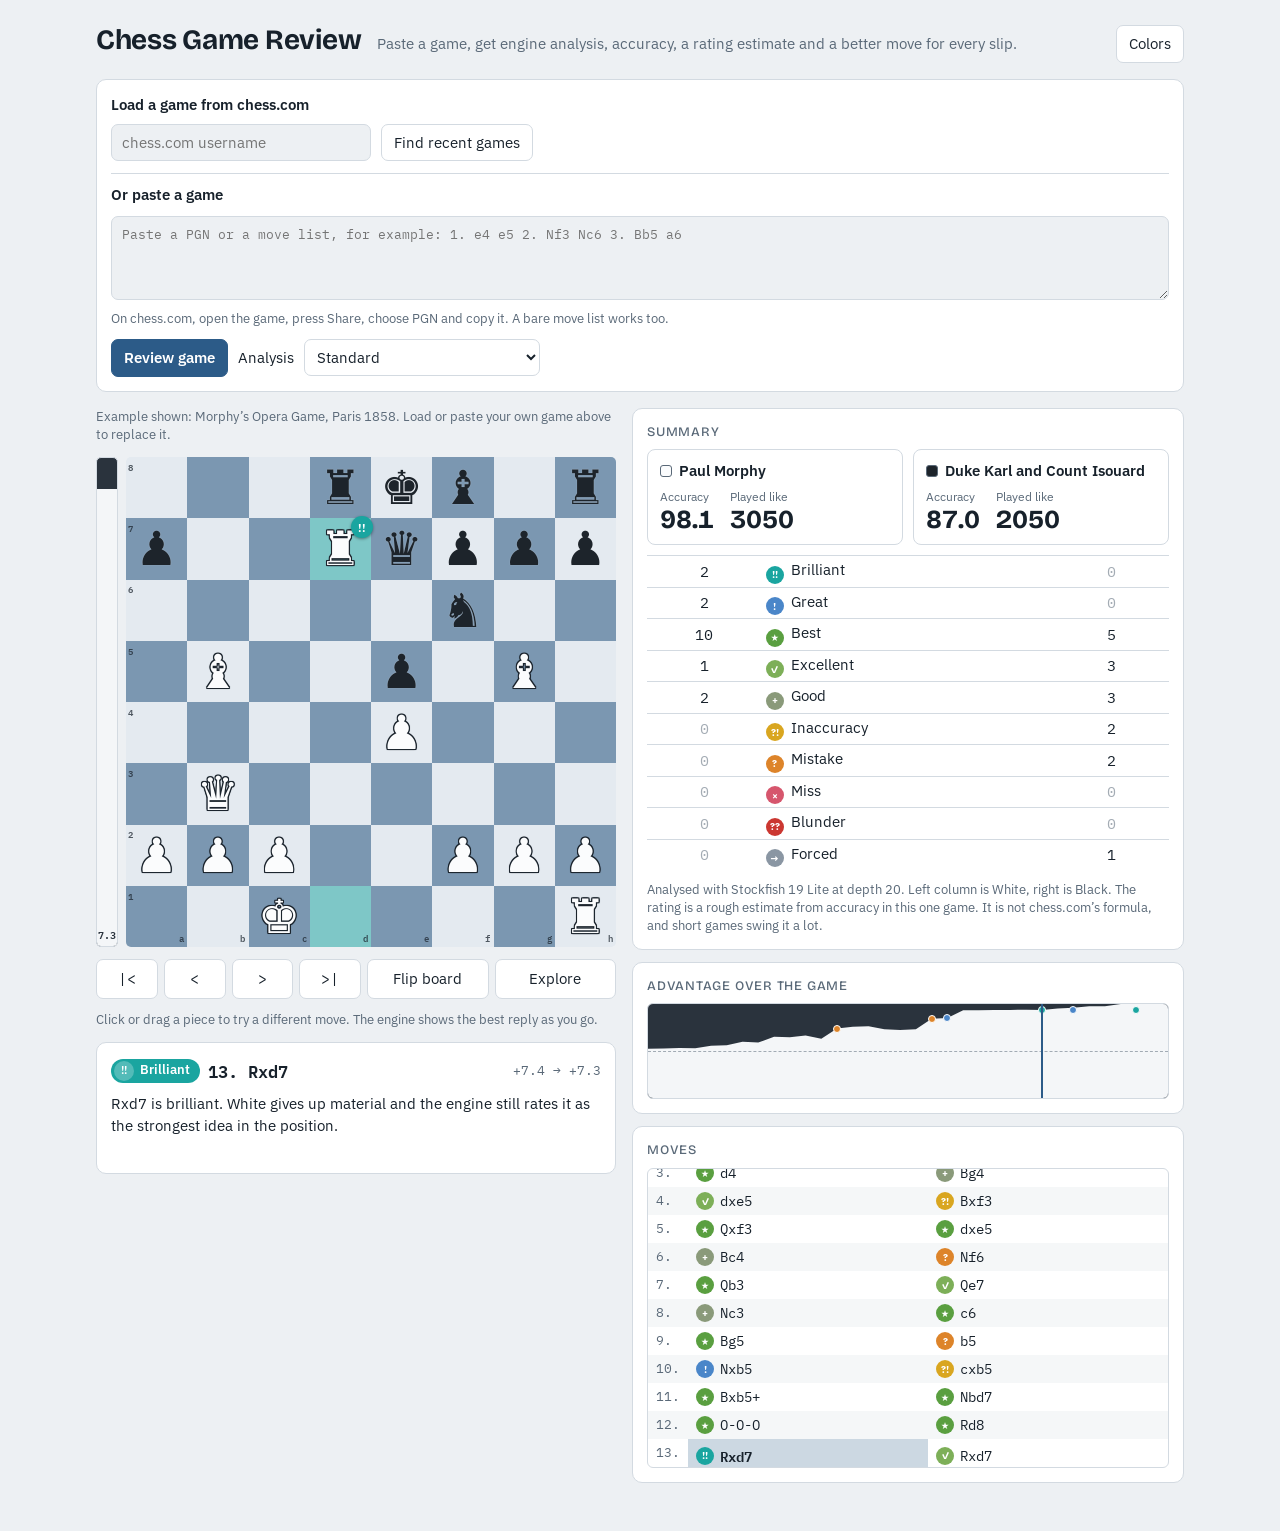
==== commit a4cc169b: "Add custom colors and side-line exploration with best-move display - Colors panel: every color in th" ====
--- a/index.html
+++ b/index.html
@@ -13,6 +13,10 @@
 <meta name="apple-mobile-web-app-title" content="Game Review">
 <link rel="preconnect" href="https://fonts.googleapis.com">
 <link href="https://fonts.googleapis.com/css2?family=Bricolage+Grotesque:opsz,wght@12..96,500;12..96,700&family=IBM+Plex+Mono:wght@400;600&family=IBM+Plex+Sans:wght@400;500;600&display=swap" rel="stylesheet">
+<script>
+/* Apply saved custom colours before the first paint. The Colors panel further down manages them. */
+try { (function () { var c = JSON.parse(localStorage.getItem('colors') || '{}'); for (var k in c) if (/^[a-z-]+$/.test(k) && /^#[0-9a-f]{6}$/i.test(c[k])) document.documentElement.style.setProperty('--' + k, c[k]); })(); } catch (e) {}
+</script>
 <style>
 /* Layout idea: board and the verdict on the current move on the left, the scoresheet (summary, graph, move list) on the right. */
 :root {
@@ -37,6 +41,13 @@
   --c-miss: #d6566d;
   --c-blunder: #cb3731;
   --c-forced: #8a96a3;
+  --coord: #1d2630;
+  --piece-white: #fbfcfd;
+  --piece-white-edge: #1c252e;
+  --piece-black: #1d242b;
+  --piece-black-edge: #ffffff;
+  --arrow: #3f9a4f;
+  --pick: #e9b730;
   --font-display: "Bricolage Grotesque", "Trebuchet MS", system-ui, sans-serif;
   --font-body: "IBM Plex Sans", system-ui, -apple-system, "Segoe UI", sans-serif;
   --font-mono: "IBM Plex Mono", ui-monospace, "SF Mono", Menlo, Consolas, monospace;
@@ -84,6 +95,7 @@
 header.top { display: flex; flex-wrap: wrap; align-items: baseline; gap: 4px 16px; }
 h1 { font-family: var(--font-display); font-weight: 700; font-size: 28px; letter-spacing: -0.01em; margin: 0; text-wrap: balance; }
 header.top p { margin: 0; color: var(--muted); }
+header.top button { margin-left: auto; }
 h2 { font-family: var(--font-display); font-weight: 500; font-size: 13px; letter-spacing: 0.06em; text-transform: uppercase; color: var(--muted); margin: 0; }
 .panel { background: var(--surface); border: 1px solid var(--line); border-radius: 10px; padding: 14px; }
 button, select, textarea { font: inherit; color: inherit; }
@@ -131,8 +143,8 @@
 .evalbar i { position: absolute; left: 0; right: 0; bottom: 0; background: var(--graph-white); transition: height 0.25s; }
 .evalbar.flip i { bottom: auto; top: 0; }
 .evalbar b { position: absolute; left: 0; right: 0; text-align: center; font: 600 10px var(--font-mono); z-index: 1; }
-.evalbar b.w { bottom: 3px; color: #1b232c; }
-.evalbar b.b { top: 3px; color: #e9eef2; }
+.evalbar b.w { bottom: 3px; color: var(--graph-black); }
+.evalbar b.b { top: 3px; color: var(--graph-white); }
 .evalbar.flip b.w { bottom: auto; top: 3px; }
 .evalbar.flip b.b { top: auto; bottom: 3px; }
 .board { position: relative; flex: 1; aspect-ratio: 1; display: grid; grid-template-columns: repeat(8, 1fr); grid-template-rows: repeat(8, 1fr); border-radius: 5px; overflow: hidden; container-type: inline-size; user-select: none; }
@@ -140,13 +152,21 @@
 .sq.l { background: var(--sq-light); }
 .sq.d { background: var(--sq-dark); }
 .sq.hl::before { content: ""; position: absolute; inset: 0; background: var(--hl, var(--c-forced)); opacity: 0.5; }
-.sq .pc { position: relative; font-family: "Noto Sans Symbols2", "Segoe UI Symbol", "Apple Symbols", "DejaVu Sans", sans-serif; }
-.sq .pc.w { color: #fbfcfd; text-shadow: 0 0 2px #10161c, 1px 0 #1c252e, -1px 0 #1c252e, 0 1px #1c252e, 0 -1px #1c252e, 1px 1px #1c252e, -1px -1px #1c252e, 1px -1px #1c252e, -1px 1px #1c252e; }
-.sq .pc.b { color: #1d242b; text-shadow: 0 0 1px rgba(255,255,255,0.55); }
-.sq .co { position: absolute; font: 600 1.9cqw var(--font-mono); opacity: 0.75; color: #1d2630; }
+.pc { position: relative; font-family: "Noto Sans Symbols2", "Segoe UI Symbol", "Apple Symbols", "DejaVu Sans", sans-serif; }
+.pc.w { --e: var(--piece-white-edge); color: var(--piece-white); text-shadow: 0 0 2px var(--e), 1px 0 var(--e), -1px 0 var(--e), 0 1px var(--e), 0 -1px var(--e), 1px 1px var(--e), -1px -1px var(--e), 1px -1px var(--e), -1px 1px var(--e); }
+.pc.b { color: var(--piece-black); text-shadow: 0 0 1px color-mix(in srgb, var(--piece-black-edge) 55%, transparent); }
+.pc.lift { opacity: 0.3; }
+.ghost { position: fixed; z-index: 50; pointer-events: none; transform: translate(-50%, -50%); line-height: 1; }
+.sq.mine { cursor: grab; touch-action: none; }
+.sq.pk::before { content: ""; position: absolute; inset: 0; background: var(--pick); opacity: 0.6; }
+.sq.tg::after { content: ""; position: absolute; top: 50%; left: 50%; width: 30%; height: 30%; transform: translate(-50%, -50%); border-radius: 50%; background: var(--pick); box-shadow: 0 0 0 1px rgba(0,0,0,0.3); z-index: 1; }
+.sq.tg.cap::after { width: 88%; height: 88%; background: none; border: 0.9cqw solid var(--pick); }
+.promo { position: absolute; inset: 0; z-index: 5; display: flex; align-items: center; justify-content: center; gap: 2cqw; background: rgba(0,0,0,0.5); }
+.promo button { font-size: 9cqw; line-height: 1; padding: 1.5cqw 2cqw; background: var(--sq-light); }
+.sq .co { position: absolute; font: 600 1.9cqw var(--font-mono); opacity: 0.75; color: var(--coord); }
 .sq .co.r { top: 3%; left: 4%; }
 .sq .co.f { bottom: 2%; right: 5%; }
-.sq .badge { position: absolute; top: -4%; right: -4%; z-index: 3; width: 4.6cqw; height: 4.6cqw; border-radius: 50%; display: flex; align-items: center; justify-content: center; color: #fff; font: 700 2.3cqw var(--font-body); background: var(--hl); box-shadow: 0 1px 3px rgba(0,0,0,0.4); }
+.sq .badge { position: absolute; top: -4%; right: -4%; z-index: 3; width: 4.6cqw; height: 4.6cqw; border-radius: 50%; display: flex; align-items: center; justify-content: center; color: var(--hl-ink, #fff); font: 700 2.3cqw var(--font-body); background: var(--hl); box-shadow: 0 1px 3px rgba(0,0,0,0.4); }
 .board svg { position: absolute; inset: 0; width: 100%; height: 100%; pointer-events: none; z-index: 2; }
 .nav { display: flex; gap: 6px; }
 .nav button { flex: 1; font-family: var(--font-mono); padding: 8px 0; }
@@ -155,7 +175,8 @@
 /* verdict */
 .verdict { display: flex; flex-direction: column; gap: 8px; min-height: 132px; }
 .verdict .head { display: flex; flex-wrap: wrap; align-items: center; gap: 8px; }
-.pill { display: inline-flex; align-items: center; gap: 6px; border-radius: 20px; padding: 2px 10px 2px 3px; font-weight: 600; font-size: 13px; color: #fff; background: var(--hl); }
+.pill { display: inline-flex; align-items: center; gap: 6px; border-radius: 20px; padding: 2px 10px 2px 3px; font-weight: 600; font-size: 13px; color: var(--hl-ink, #fff); background: var(--hl); }
+.pill.ex { --hl: var(--accent); --hl-ink: var(--accent-ink); padding-left: 10px; }
 .pill i { font-style: normal; background: rgba(255,255,255,0.25); border-radius: 50%; min-width: 20px; height: 20px; display: inline-flex; align-items: center; justify-content: center; font-size: 11px; }
 .verdict .mv { font: 600 17px var(--font-mono); }
 .verdict .ev { margin-left: auto; font: 400 13px var(--font-mono); color: var(--muted); }
@@ -163,6 +184,25 @@
 .better { border-top: 1px solid var(--line); padding-top: 8px; font-size: 14px; }
 .better b { font-family: var(--font-mono); }
 .better .linepv { font-family: var(--font-mono); font-size: 13px; color: var(--muted); }
+.better div { margin-top: 3px; }
+.better small { display: block; margin-top: 3px; color: var(--muted); }
+.exline { display: flex; flex-wrap: wrap; align-items: center; gap: 2px; font: 400 14px var(--font-mono); }
+.exline .n { color: var(--muted); padding-left: 4px; }
+.exline button { border: 0; background: none; padding: 2px 6px; border-radius: 5px; font: inherit; }
+.exline button:hover { background: color-mix(in srgb, var(--accent) 14%, transparent); }
+.exline button.sel { background: color-mix(in srgb, var(--accent) 24%, transparent); font-weight: 600; }
+.exline button.fut { color: var(--muted); }
+.exbtns { display: flex; flex-wrap: wrap; gap: 6px; }
+
+/* colours */
+.colors { display: flex; flex-direction: column; gap: 14px; }
+.cgroup { display: flex; flex-direction: column; gap: 6px; }
+.cgrid { display: grid; grid-template-columns: repeat(auto-fill, minmax(210px, 1fr)); gap: 6px 16px; }
+.cfield { display: flex; align-items: center; gap: 8px; min-width: 0; }
+.cfield input { flex: 0 0 36px; width: 36px; height: 28px; padding: 0; border: 1px solid var(--line); border-radius: 6px; background: none; cursor: pointer; }
+.cfield label { flex: 1; min-width: 0; }
+.cfield button { padding: 1px 7px; font-size: 13px; }
+.colors .fine { margin: 0; }
 
 /* summary */
 .players { display: grid; grid-template-columns: 1fr 1fr; gap: 10px; }
@@ -170,8 +210,8 @@
 .player .who { display: flex; flex-wrap: wrap; align-items: center; gap: 2px 7px; font-weight: 600; min-width: 0; }
 .player .who span.nm { overflow-wrap: break-word; min-width: 0; }
 .chip { flex: 0 0 12px; width: 12px; height: 12px; border-radius: 3px; border: 1px solid var(--muted); }
-.chip.w { background: #fbfcfd; }
-.chip.b { background: #1d242b; }
+.chip.w { background: var(--piece-white); }
+.chip.b { background: var(--piece-black); }
 .player .elo { color: var(--muted); font-weight: 400; font-size: 13px; }
 .stats { display: flex; gap: 16px; flex-wrap: wrap; }
 .stat small { display: block; color: var(--muted); font-size: 12px; }
@@ -180,7 +220,7 @@
 .counts td { padding: 3px 4px; border-top: 1px solid var(--line); }
 .counts td.n { text-align: center; width: 22%; font-family: var(--font-mono); }
 .counts td.n.zero { color: var(--muted); opacity: 0.55; }
-.dot { display: inline-flex; align-items: center; justify-content: center; width: 18px; height: 18px; border-radius: 50%; background: var(--hl); color: #fff; font: 700 9.5px var(--font-body); margin-right: 7px; vertical-align: -3px; }
+.dot { display: inline-flex; align-items: center; justify-content: center; width: 18px; height: 18px; border-radius: 50%; background: var(--hl); color: var(--hl-ink, #fff); font: 700 9.5px var(--font-body); margin-right: 7px; vertical-align: -3px; }
 .fine { font-size: 12.5px; color: var(--muted); margin: 10px 0 0; }
 
 /* graph */
@@ -208,7 +248,10 @@
   <header class="top">
     <h1>Chess Game Review</h1>
     <p>Paste a game, get engine analysis, accuracy, a rating estimate and a better move for every slip.</p>
+    <button id="colors-btn" aria-expanded="false" aria-controls="colors">Colors</button>
   </header>
+
+  <section class="panel colors" id="colors" aria-label="Colors" hidden></section>
 
   <section class="panel input" aria-label="Game input">
     <div class="lookup">
@@ -253,7 +296,9 @@
         <button id="next" aria-label="Next move">&gt;</button>
         <button id="last" aria-label="End of game">&gt;|</button>
         <button id="flip" class="wide">Flip board</button>
+        <button id="explore" class="wide">Explore</button>
       </div>
+      <p class="example-note">Click or drag a piece to try a different move. The engine shows the best reply as you go.</p>
       <section class="panel verdict" id="verdict" aria-live="polite"></section>
     </div>
 
@@ -490,7 +535,7 @@
   }
 
   return { CLASSES: CLASSES, START: START, parseGame: parseGame, parseInfo: parseInfo, toEval: toEval, terminalEval: terminalEval,
-    buildReview: buildReview, winWhite: winWhite, fmtEval: fmtEval, ratingFromAccuracy: ratingFromAccuracy };
+    buildReview: buildReview, sanLine: sanLine, winWhite: winWhite, fmtEval: fmtEval, ratingFromAccuracy: ratingFromAccuracy };
 })();
 </script>
 <script>
@@ -502,18 +547,23 @@
   var GLYPH = { k: '♚', q: '♛', r: '♜', b: '♝', n: '♞', p: '♟' };
   var CLS = {}; Review.CLASSES.forEach(function (c) { CLS[c.id] = c; });
   var NOTABLE = { brilliant: 1, great: 1, miss: 1, mistake: 1, blunder: 1 };
-  var state = { game: null, review: null, sel: -1, flip: false, running: false, cancel: false, engineNote: '' };
+  /* explore is null on the game's own moves, or { moves: [...], pos: n } while trying a side line from move `sel`. */
+  var state = { game: null, review: null, sel: -1, flip: false, running: false, cancel: false, engineNote: '', explore: null };
   /* Search depth per engine. "new" is Stockfish 19 (WebAssembly); "old" is the Stockfish 10 fallback, which is much slower per ply. */
   var DEPTHS = { 'new': { quick: 12, standard: 16, deep: 18 }, 'old': { quick: 10, standard: 12, deep: 14 } };
-  var engine = null;
+  var engine = null, engineReady = null;
+  var pick = null;      /* piece picked up on the board: { from, targets, ghost, down } */
+  var exCache = {};     /* engine results for explored positions, by FEN */
+  var exJob = { busy: false, fen: null, stopped: false, promise: null };
 
   function el(tag, cls, text) { var e = document.createElement(tag); if (cls) e.className = cls; if (text != null) e.textContent = text; return e; }
-  function hl(c) { return 'var(--c-' + c + ')'; }
+  function paint(e, c) { e.style.setProperty('--hl', 'var(--c-' + c + ')'); e.style.setProperty('--hl-ink', 'var(--ci-' + c + ', #fff)'); }
+  function glyph(type) { return GLYPH[type] + '\uFE0E'; }
 
   /* ---------- engine ---------- */
   function Engine(file, kind) {
     var self = this;
-    this.lines = {}; this.done = null; this.waiters = []; this.kind = kind; this.name = '';
+    this.lines = {}; this.done = null; this.onInfo = null; this.waiters = []; this.kind = kind; this.name = '';
     this.worker = new Worker(file);
     this.failed = new Promise(function (_, rej) { self.worker.onerror = function () { rej(new Error('The engine could not start in this browser.')); }; });
     this.failed.catch(function () {});
@@ -521,7 +571,7 @@
       var line = typeof e.data === 'string' ? e.data : '';
       if (line.indexOf('id name ') === 0) self.name = line.slice(8).trim();
       var info = Review.parseInfo(line);
-      if (info) { self.lines[info.multipv] = info; return; }
+      if (info) { self.lines[info.multipv] = info; if (self.onInfo) self.onInfo(); return; }
       if (line.indexOf('bestmove') === 0 && self.done) { var d = self.done; self.done = null; d(self.lines); return; }
       for (var i = 0; i < self.waiters.length; i++) {
         if (line.indexOf(self.waiters[i].key) === 0) { self.waiters.splice(i, 1)[0].res(); break; }
@@ -567,9 +617,17 @@
     });
   }
 
+  function getEngine() {
+    if (!engineReady) engineReady = startEngine().then(function (e) { engine = e; return e; }, function (err) { engineReady = null; throw err; });
+    return engineReady;
+  }
+
   function analyseGame(game, level) {
     var n = game.moves.length, evals = [], depth = 12;
-    var ready = engine ? Promise.resolve() : startEngine().then(function (e) { engine = e; });
+    /* The one engine is shared with exploring, so let any search for a side line finish stopping first. */
+    var ready = getEngine().then(function () {
+      if (exJob.busy) { exJob.stopped = true; engine.send('stop'); return exJob.promise; }
+    });
     function step(i) {
       if (state.cancel) return Promise.reject(new Error('cancelled'));
       if (i > n) return Promise.resolve(evals);
@@ -593,7 +651,8 @@
   }
 
   /* ---------- rendering ---------- */
-  function currentFen() { return state.sel < 0 ? state.game.start : state.game.moves[state.sel].fenAfter; }
+  function baseFen() { return state.sel < 0 ? state.game.start : state.game.moves[state.sel].fenAfter; }
+  function currentFen() { var x = state.explore; return x && x.pos > 0 ? x.moves[x.pos - 1].fenAfter : baseFen(); }
   function sqXY(sq) {
     var f = sq.charCodeAt(0) - 97, r = +sq[1] - 1;
     return state.flip ? { x: 7 - f, y: r } : { x: f, y: 7 - r };
@@ -601,49 +660,245 @@
 
   function renderBoard() {
     var board = $('board'); board.textContent = '';
-    var g = new Chess(currentFen());
-    var mv = state.sel >= 0 ? (state.review ? state.review.moves[state.sel] : state.game.moves[state.sel]) : null;
-    var color = mv && mv.cls ? hl(mv.cls) : 'var(--c-forced)';
-    for (var y = 0; y < 8; y++) for (var x = 0; x < 8; x++) {
-      var f = state.flip ? 7 - x : x, r = state.flip ? y : 7 - y;
+    var g = new Chess(currentFen()), turn = g.turn(), x = state.explore;
+    var mv = null;
+    if (x && x.pos > 0) mv = x.moves[x.pos - 1];
+    else if (state.sel >= 0) mv = state.review ? state.review.moves[state.sel] : state.game.moves[state.sel];
+    for (var y = 0; y < 8; y++) for (var c = 0; c < 8; c++) {
+      var f = state.flip ? 7 - c : c, r = state.flip ? y : 7 - y;
       var name = String.fromCharCode(97 + f) + (r + 1);
-      var sq = el('div', 'sq ' + ((f + r) % 2 ? 'l' : 'd'));
-      if (x === 0) sq.appendChild(el('span', 'co r', String(r + 1)));
+      var sq = el('div', 'sq ' + ((f + r) % 2 ? 'l' : 'd')); sq.dataset.sq = name;
+      if (c === 0) sq.appendChild(el('span', 'co r', String(r + 1)));
       if (y === 7) sq.appendChild(el('span', 'co f', String.fromCharCode(97 + f)));
-      if (mv && (name === mv.from || name === mv.to)) { sq.classList.add('hl'); sq.style.setProperty('--hl', color); }
+      if (mv && (name === mv.from || name === mv.to)) { sq.classList.add('hl'); paint(sq, mv.cls || 'forced'); }
       var p = g.get(name);
-      if (p) sq.appendChild(el('span', 'pc ' + p.color, GLYPH[p.type] + '︎'));
+      if (p) { sq.appendChild(el('span', 'pc ' + p.color, glyph(p.type))); if (p.color === turn) sq.classList.add('mine'); }
       if (mv && mv.cls && name === mv.to) sq.appendChild(el('span', 'badge', CLS[mv.cls].sym));
       board.appendChild(sq);
     }
-    if (mv && mv.cls && mv.bestUci && mv.bestUci !== mv.uci && mv.loss >= 2) {
-      var a = sqXY(mv.bestUci.slice(0, 2)), b = sqXY(mv.bestUci.slice(2, 4));
-      var ns = 'http://www.w3.org/2000/svg', svg = document.createElementNS(ns, 'svg');
-      svg.setAttribute('viewBox', '0 0 8 8');
-      var dx = b.x - a.x, dy = b.y - a.y, len = Math.sqrt(dx * dx + dy * dy), ux = dx / len, uy = dy / len;
-      var x1 = a.x + 0.5 + ux * 0.2, y1 = a.y + 0.5 + uy * 0.2, x2 = b.x + 0.5 - ux * 0.38, y2 = b.y + 0.5 - uy * 0.38;
-      var ln = document.createElementNS(ns, 'line');
-      ln.setAttribute('x1', x1); ln.setAttribute('y1', y1); ln.setAttribute('x2', x2); ln.setAttribute('y2', y2);
-      ln.setAttribute('stroke', '#3f9a4f'); ln.setAttribute('stroke-width', '0.17'); ln.setAttribute('stroke-linecap', 'round'); ln.setAttribute('opacity', '0.85');
-      var tip = document.createElementNS(ns, 'polygon');
-      var tx = b.x + 0.5 - ux * 0.1, ty = b.y + 0.5 - uy * 0.1, px = -uy * 0.2, py = ux * 0.2;
-      tip.setAttribute('points', tx + ',' + ty + ' ' + (x2 + px) + ',' + (y2 + py) + ' ' + (x2 - px) + ',' + (y2 - py));
-      tip.setAttribute('fill', '#3f9a4f'); tip.setAttribute('opacity', '0.85');
-      svg.appendChild(ln); svg.appendChild(tip); board.appendChild(svg);
-    }
-    /* eval bar */
+    markPick(); drawArrow(); renderEvalBar();
+  }
+
+  /* Show the picked-up piece and where it can go, without rebuilding the board (a drag may be in progress). */
+  function markPick() {
+    var sqs = $('board').querySelectorAll('.sq');
+    for (var i = 0; i < sqs.length; i++) {
+      var s = sqs[i], name = s.dataset.sq, pc = s.querySelector('.pc');
+      var target = !!(pick && pick.targets[name]);
+      s.classList.toggle('pk', !!pick && pick.from === name);
+      s.classList.toggle('tg', target);
+      s.classList.toggle('cap', target && !!pc);
+      if (pc) pc.classList.toggle('lift', !!pick && !!pick.ghost && pick.from === name);
+    }
+  }
+
+  /* One arrow. On the game's moves: the better move when the played one lost ground. While exploring: the best next move. */
+  function drawArrow() {
+    var board = $('board'), old = board.querySelector('svg');
+    if (old) board.removeChild(old);
+    var uci = null;
+    if (state.explore) { var c = exGet(currentFen()); if (c && c.ev && c.ev.best) uci = c.ev.best; }
+    else if (state.sel >= 0 && state.review) {
+      var mv = state.review.moves[state.sel];
+      if (mv.bestUci && mv.bestUci !== mv.uci && mv.loss >= 2) uci = mv.bestUci;
+    }
+    if (!uci) return;
+    var a = sqXY(uci.slice(0, 2)), b = sqXY(uci.slice(2, 4));
+    var ns = 'http://www.w3.org/2000/svg', svg = document.createElementNS(ns, 'svg');
+    svg.setAttribute('viewBox', '0 0 8 8');
+    var dx = b.x - a.x, dy = b.y - a.y, len = Math.sqrt(dx * dx + dy * dy), ux = dx / len, uy = dy / len;
+    var x1 = a.x + 0.5 + ux * 0.2, y1 = a.y + 0.5 + uy * 0.2, x2 = b.x + 0.5 - ux * 0.38, y2 = b.y + 0.5 - uy * 0.38;
+    var ln = document.createElementNS(ns, 'line');
+    ln.setAttribute('x1', x1); ln.setAttribute('y1', y1); ln.setAttribute('x2', x2); ln.setAttribute('y2', y2);
+    ln.style.stroke = 'var(--arrow)'; ln.setAttribute('stroke-width', '0.17'); ln.setAttribute('stroke-linecap', 'round'); ln.setAttribute('opacity', '0.85');
+    var tip = document.createElementNS(ns, 'polygon');
+    var tx = b.x + 0.5 - ux * 0.1, ty = b.y + 0.5 - uy * 0.1, px = -uy * 0.2, py = ux * 0.2;
+    tip.setAttribute('points', tx + ',' + ty + ' ' + (x2 + px) + ',' + (y2 + py) + ' ' + (x2 - px) + ',' + (y2 - py));
+    tip.style.fill = 'var(--arrow)'; tip.setAttribute('opacity', '0.85');
+    svg.appendChild(ln); svg.appendChild(tip); board.appendChild(svg);
+  }
+
+  function renderEvalBar() {
     var bar = $('evalbar'); bar.classList.toggle('flip', state.flip);
-    if (state.review) {
-      var w = state.sel < 0 ? Review.winWhite(state.review.startEval) : state.review.moves[state.sel].whiteWin;
-      var txt = state.sel < 0 ? Review.fmtEval(state.review.startEval) : state.review.moves[state.sel].evalText;
-      $('evfill').style.height = Math.max(3, Math.min(97, w)) + '%';
-      var short = txt.replace(/^[+-]/, '');
-      $('evw').textContent = w >= 50 ? short : ''; $('evb').textContent = w < 50 ? short : '';
-    } else { $('evfill').style.height = '50%'; $('evw').textContent = ''; $('evb').textContent = ''; }
-  }
+    var w = null, txt = '';
+    if (state.explore) {
+      var c = exGet(currentFen());
+      if (!c || !c.ev) return;   /* keep the last reading until the engine reports */
+      w = Review.winWhite(c.ev); txt = Review.fmtEval(c.ev);
+    } else if (state.review) {
+      w = state.sel < 0 ? Review.winWhite(state.review.startEval) : state.review.moves[state.sel].whiteWin;
+      txt = state.sel < 0 ? Review.fmtEval(state.review.startEval) : state.review.moves[state.sel].evalText;
+    }
+    if (w == null) { $('evfill').style.height = '50%'; $('evw').textContent = ''; $('evb').textContent = ''; return; }
+    $('evfill').style.height = Math.max(3, Math.min(97, w)) + '%';
+    var short = txt.replace(/^[+-]/, '');
+    $('evw').textContent = w >= 50 ? short : ''; $('evb').textContent = w < 50 ? short : '';
+  }
+
+  /* ---------- exploring side lines ---------- */
+  /* What is known about a position: a finished game, an engine result, or null if the engine has not reported yet. */
+  function exGet(fen) {
+    var c = exCache[fen];
+    if (c) return c;
+    var g = new Chess(fen);
+    if (g.in_checkmate()) c = { done: true, over: 'Checkmate. ' + (g.turn() === 'w' ? 'Black' : 'White') + ' wins.', ev: { terminal: 'mate', loser: g.turn() } };
+    else if (g.in_stalemate()) c = { done: true, over: 'Stalemate. The game is drawn.', ev: { terminal: 'draw', cp: 0, mate: null } };
+    else if (g.insufficient_material()) c = { done: true, over: 'Drawn: neither side has enough material to give mate.', ev: { terminal: 'draw', cp: 0, mate: null } };
+    if (c) exCache[fen] = c;
+    return c || null;
+  }
+  function exStore(fen, lines, done, target) {
+    var a = lines[1];
+    if (!a || !a.pv.length) return;
+    var use = { 1: a };
+    if (lines[2] && lines[2].depth === a.depth && lines[2].pv[0] !== a.pv[0]) use[2] = lines[2];
+    exCache[fen] = { ev: Review.toEval(fen, use), depth: a.depth, target: target, done: done,
+      also: use[2] ? (Review.sanLine(fen, use[2].pv, 1)[0] || null) : null };
+    if (state.explore && currentFen() === fen) scheduleLive();
+  }
+  /* The position the engine should be looking at for the explorer right now, if any. */
+  function exNeed() {
+    if (!state.explore || state.running) return null;
+    var fen = currentFen(), c = exGet(fen);
+    return c && c.done ? null : fen;
+  }
+  function exPump() {
+    var fen = exNeed();
+    if (exJob.busy) {
+      if (exJob.fen !== fen) { exJob.stopped = true; if (engine) engine.send('stop'); }
+      return;
+    }
+    if (!fen) return;
+    exJob.busy = true; exJob.fen = fen; exJob.stopped = false;
+    exJob.promise = getEngine().then(function (eng) {
+      if (exNeed() !== fen) return;
+      var depth = DEPTHS[eng.kind][$('depth').value] || DEPTHS[eng.kind].standard;
+      eng.onInfo = function () { exStore(fen, eng.lines, false, depth); };
+      return eng.analyse(fen, depth).then(function (lines) {
+        eng.onInfo = null;
+        exStore(fen, lines, !exJob.stopped, depth);
+      });
+    }).catch(function (err) {
+      if (engine) engine.onInfo = null;
+      exCache[fen] = { done: true, error: err.message };
+      if (state.explore && currentFen() === fen) scheduleLive();
+    }).then(function () {
+      exJob.busy = false; exJob.fen = null;
+      exPump();
+    });
+  }
+  var livePending = false;
+  function scheduleLive() {
+    if (livePending) return;
+    livePending = true;
+    requestAnimationFrame(function () { livePending = false; updateExploreLive(); drawArrow(); renderEvalBar(); });
+  }
+
+  function refresh() { renderBoard(); renderVerdict(); exPump(); }
+  function dropGhost() { if (pick && pick.ghost) { pick.ghost.remove(); pick.ghost = null; } }
+  function resetPick() { dropGhost(); pick = null; }
+  function exGo(p) {
+    var x = state.explore; resetPick();
+    x.pos = Math.max(0, Math.min(x.moves.length, p));
+    refresh();
+  }
+  function setExplore(on) {
+    resetPick();
+    state.explore = on ? { moves: [], pos: 0 } : null;
+    refresh();
+  }
+  function step(d) {
+    var x = state.explore;
+    if (!x) { select(state.sel + d); return; }
+    if (d < 0 && x.pos === 0) setExplore(false); else exGo(x.pos + d);
+  }
+  function playMove(from, to, promotion) {
+    var fen = currentFen(), g = new Chess(fen);
+    var m = g.move({ from: from, to: to, promotion: promotion });
+    if (!m) return;
+    var uci = m.from + m.to + (m.promotion || ''), x = state.explore;
+    if (!x) {
+      /* Playing the game's own next move just steps forward. Anything else starts a side line. */
+      var nx = state.game.moves[state.sel + 1];
+      if (nx && nx.uci === uci) { select(state.sel + 1); return; }
+      x = state.explore = { moves: [], pos: 0 };
+    }
+    var same = x.moves[x.pos] && x.moves[x.pos].uci === uci;
+    if (!same) {
+      x.moves.length = x.pos;
+      x.moves.push({ san: m.san, uci: uci, from: m.from, to: m.to, color: m.color, fenBefore: fen, fenAfter: g.fen() });
+    }
+    exGo(x.pos + 1);
+  }
+
+  /* ---------- moving pieces on the board (click a piece then a square, or drag) ---------- */
+  function squareAt(cx, cy) {
+    var r = $('board').getBoundingClientRect();
+    var x = Math.floor((cx - r.left) / r.width * 8), y = Math.floor((cy - r.top) / r.height * 8);
+    if (x < 0 || x > 7 || y < 0 || y > 7) return null;
+    return String.fromCharCode(97 + (state.flip ? 7 - x : x)) + ((state.flip ? y : 7 - y) + 1);
+  }
+  function legalFrom(sq) {
+    var t = {}, n = 0;
+    new Chess(currentFen()).moves({ square: sq, verbose: true }).forEach(function (m) { (t[m.to] = t[m.to] || []).push(m); n++; });
+    return n ? t : null;
+  }
+  function tryMove(to) {
+    var m = pick.targets[to][0], from = pick.from;
+    resetPick();
+    if (!m.promotion) { playMove(from, to); return; }
+    markPick();
+    var box = el('div', 'promo');
+    ['q', 'r', 'b', 'n'].forEach(function (t) {
+      var b = el('button'); b.setAttribute('aria-label', 'Promote to ' + { q: 'queen', r: 'rook', b: 'bishop', n: 'knight' }[t]);
+      b.appendChild(el('span', 'pc ' + m.color, glyph(t)));
+      b.addEventListener('click', function () { playMove(from, to, t); });
+      box.appendChild(b);
+    });
+    box.addEventListener('click', function (e) { if (e.target === box) box.remove(); });
+    $('board').appendChild(box);
+  }
+  $('board').addEventListener('pointerdown', function (e) {
+    if (!state.game || e.button > 0 || (e.target.closest && e.target.closest('.promo'))) return;
+    var sq = squareAt(e.clientX, e.clientY);
+    if (!sq) return;
+    if (pick && pick.targets[sq]) { e.preventDefault(); tryMove(sq); return; }
+    var t = legalFrom(sq);
+    resetPick();
+    if (t) {
+      e.preventDefault();
+      pick = { from: sq, targets: t, ghost: null, down: { id: e.pointerId, x: e.clientX, y: e.clientY } };
+      try { this.setPointerCapture(e.pointerId); } catch (err) {}
+    }
+    markPick();
+  });
+  $('board').addEventListener('pointermove', function (e) {
+    if (!pick || !pick.down || pick.down.id !== e.pointerId) return;
+    if (!pick.ghost) {
+      if (Math.abs(e.clientX - pick.down.x) + Math.abs(e.clientY - pick.down.y) < 6) return;
+      var p = new Chess(currentFen()).get(pick.from);
+      pick.ghost = el('span', 'pc ' + p.color + ' ghost', glyph(p.type));
+      pick.ghost.style.fontSize = (this.getBoundingClientRect().width * 0.096) + 'px';
+      document.body.appendChild(pick.ghost);
+      markPick();
+    }
+    pick.ghost.style.left = e.clientX + 'px'; pick.ghost.style.top = e.clientY + 'px';
+  });
+  $('board').addEventListener('pointerup', function (e) {
+    if (!pick || !pick.down || pick.down.id !== e.pointerId) return;
+    var dragged = !!pick.ghost; pick.down = null;
+    if (!dragged) return;   /* a plain click leaves the piece selected, ready for a second click */
+    var sq = squareAt(e.clientX, e.clientY);
+    if (sq && pick.targets[sq]) { tryMove(sq); return; }
+    if (sq === pick.from) dropGhost(); else resetPick();
+    markPick();
+  });
+  $('board').addEventListener('pointercancel', function () { if (pick) { dropGhost(); pick.down = null; markPick(); } });
 
   function renderVerdict() {
     var v = $('verdict'); v.textContent = '';
+    $('explore').textContent = state.explore ? 'Exit line' : 'Explore';
+    if (state.explore) { renderExplore(v); return; }
     if (!state.review) {
       v.appendChild(el('p', null, state.running ? 'The engine is working through the game. You can step through the moves while you wait.' : 'Press Review game to analyse this game.'));
       return;
@@ -654,7 +909,7 @@
     }
     var m = state.review.moves[state.sel], c = CLS[m.cls];
     var head = el('div', 'head');
-    var pill = el('span', 'pill'); pill.style.setProperty('--hl', hl(m.cls));
+    var pill = el('span', 'pill'); paint(pill, m.cls);
     pill.appendChild(el('i', null, c.sym)); pill.appendChild(document.createTextNode(c.label));
     head.appendChild(pill);
     head.appendChild(el('span', 'mv', Math.floor(state.sel / 2 + 1) + (m.color === 'w' ? '. ' : '… ') + m.san));
@@ -668,6 +923,63 @@
       if (m.bestLine.length > 1) b.appendChild(el('span', 'linepv', ' ' + m.bestLine.slice(1).join(' ')));
       v.appendChild(b);
     }
+  }
+
+  function renderExplore(v) {
+    var x = state.explore, head = el('div', 'head');
+    head.appendChild(el('span', 'pill ex', 'Exploring'));
+    var from = 'from the starting position';
+    if (state.sel >= 0) { var gm = state.game.moves[state.sel]; from = 'after ' + Math.floor(state.sel / 2 + 1) + (gm.color === 'w' ? '. ' : '… ') + gm.san; }
+    head.appendChild(el('span', null, from));
+    var ev = el('span', 'ev'); ev.id = 'ex-ev'; head.appendChild(ev);
+    v.appendChild(head);
+    if (x.moves.length) {
+      var line = el('div', 'exline');
+      x.moves.forEach(function (m, i) {
+        if (m.color === 'w' || i === 0) line.appendChild(el('span', 'n', m.fenBefore.split(' ')[5] + (m.color === 'w' ? '.' : '…')));
+        var b = el('button', i + 1 === x.pos ? 'sel' : (i + 1 > x.pos ? 'fut' : ''), m.san);
+        b.addEventListener('click', function () { exGo(i + 1); });
+        line.appendChild(b);
+      });
+      v.appendChild(line);
+    } else {
+      v.appendChild(el('p', null, 'Move a piece on the board to try your own idea, or follow the engine with Play best move.'));
+    }
+    var live = el('div', 'better'); live.id = 'ex-live'; v.appendChild(live);
+    var btns = el('div', 'exbtns');
+    var best = el('button', 'primary', 'Play best move'); best.id = 'ex-best';
+    best.addEventListener('click', function () {
+      var c = exGet(currentFen());
+      if (c && c.ev && c.ev.best) playMove(c.ev.best.slice(0, 2), c.ev.best.slice(2, 4), c.ev.best[4]);
+    });
+    var back = el('button', null, 'Take back'); back.disabled = x.pos === 0;
+    back.addEventListener('click', function () { exGo(x.pos - 1); });
+    btns.appendChild(best); btns.appendChild(back);
+    v.appendChild(btns);
+    updateExploreLive();
+  }
+  /* The part of the explore panel that changes while the engine thinks. The buttons around it are left alone. */
+  function updateExploreLive() {
+    var box = $('ex-live');
+    if (!box || !state.explore) return;
+    box.textContent = '';
+    var fen = currentFen(), c = exGet(fen);
+    $('ex-best').disabled = !(c && c.ev && c.ev.best);
+    $('ex-ev').textContent = c && c.ev ? Review.fmtEval(c.ev) : '';
+    if (!c) { box.textContent = state.running ? 'The engine is busy reviewing the game. The best move will show here when it finishes.' : 'Finding the best move…'; return; }
+    if (c.error) { box.textContent = c.error; return; }
+    if (c.over) { box.textContent = c.over; return; }
+    var line = Review.sanLine(fen, c.ev.pv, 6);
+    box.appendChild(document.createTextNode('Best move for ' + (fen.split(' ')[1] === 'w' ? 'White' : 'Black') + ': '));
+    box.appendChild(el('b', null, line[0]));
+    if (line.length > 1) box.appendChild(el('span', 'linepv', ' ' + line.slice(1).join(' ')));
+    if (c.also) {
+      var also = el('div', null, 'Next best: ');
+      also.appendChild(el('b', null, c.also));
+      also.appendChild(el('span', 'linepv', ' (' + Review.fmtEval(c.ev.second) + ')'));
+      box.appendChild(also);
+    }
+    box.appendChild(el('small', null, c.done || c.depth >= c.target ? 'Engine depth ' + c.depth + '.' : 'Thinking… depth ' + c.depth + ' of ' + c.target + '.'));
   }
 
   function renderSummary() {
@@ -692,7 +1004,7 @@
     Review.CLASSES.forEach(function (c) {
       if (c.id === 'forced' && !r.w.counts.forced && !r.b.counts.forced) return;
       var tr = el('tr'), name = el('td');
-      var dot = el('span', 'dot', c.sym); dot.style.setProperty('--hl', hl(c.id));
+      var dot = el('span', 'dot', c.sym); paint(dot, c.id);
       name.appendChild(dot); name.appendChild(document.createTextNode(c.label));
       var a = el('td', 'n' + (r.w.counts[c.id] ? '' : ' zero'), String(r.w.counts[c.id]));
       var b = el('td', 'n' + (r.b.counts[c.id] ? '' : ' zero'), String(r.b.counts[c.id]));
@@ -717,7 +1029,7 @@
     g.appendChild(el('div', 'mid'));
     mv.forEach(function (m, i) {
       if (!NOTABLE[m.cls]) return;
-      var pt = el('div', 'pt'); pt.style.setProperty('--hl', hl(m.cls));
+      var pt = el('div', 'pt'); paint(pt, m.cls);
       pt.style.left = ((i + 1) / n * 100) + '%'; pt.style.top = Math.max(6, Math.min(94, 100 - m.whiteWin)) + '%';
       g.appendChild(pt);
     });
@@ -743,7 +1055,7 @@
       }
       var b = el('button', 'mv-btn'); b.dataset.i = i;
       var dot = el('span', 'dot' + (m.cls ? '' : ' quiet'), m.cls ? CLS[m.cls].sym : '');
-      if (m.cls) { dot.style.setProperty('--hl', hl(m.cls)); b.title = CLS[m.cls].label; }
+      if (m.cls) { paint(dot, m.cls); b.title = CLS[m.cls].label; }
       b.appendChild(dot); b.appendChild(document.createTextNode(m.san));
       row.appendChild(b);
     });
@@ -765,10 +1077,11 @@
 
   function select(i) {
     if (!state.game) return;
+    resetPick(); state.explore = null;
     state.sel = Math.max(-1, Math.min(state.game.moves.length - 1, i));
-    renderBoard(); renderVerdict(); markSelected(); placeCursor();
-  }
-  function renderAll() { renderBoard(); renderVerdict(); renderSummary(); renderGraph(); renderMoves(); }
+    renderBoard(); renderVerdict(); markSelected(); placeCursor(); exPump();
+  }
+  function renderAll() { renderBoard(); renderVerdict(); renderSummary(); renderGraph(); renderMoves(); exPump(); }
 
   function showError(msg) { var e = $('error'); e.textContent = msg || ''; e.hidden = !msg; }
   function setRunning(on) {
@@ -780,7 +1093,8 @@
     showError('');
     var game;
     try { game = Review.parseGame($('pgn').value); } catch (err) { showError(err.message); return; }
-    state.game = game; state.review = null; state.sel = -1; state.cancel = false;
+    resetPick(); exCache = {};
+    state.game = game; state.review = null; state.sel = -1; state.cancel = false; state.explore = null;
     $('note').textContent = '';
     setRunning(true); renderAll();
     analyseGame(game, $('depth').value).then(function (evals) {
@@ -796,8 +1110,9 @@
   $('go').addEventListener('click', start);
   $('cancel').addEventListener('click', function () { state.cancel = true; if (engine) engine.send('stop'); });
   $('first').addEventListener('click', function () { select(-1); });
-  $('prev').addEventListener('click', function () { select(state.sel - 1); });
-  $('next').addEventListener('click', function () { select(state.sel + 1); });
+  $('prev').addEventListener('click', function () { step(-1); });
+  $('next').addEventListener('click', function () { step(1); });
+  $('explore').addEventListener('click', function () { setExplore(!state.explore); });
   $('last').addEventListener('click', function () { select(state.game.moves.length - 1); });
   $('flip').addEventListener('click', function () { state.flip = !state.flip; renderBoard(); });
   $('moves').addEventListener('click', function (e) {
@@ -812,8 +1127,9 @@
   document.addEventListener('keydown', function (e) {
     var t = e.target.tagName;
     if (t === 'TEXTAREA' || t === 'SELECT' || t === 'INPUT') return;
-    if (e.key === 'ArrowLeft') { select(state.sel - 1); e.preventDefault(); }
-    else if (e.key === 'ArrowRight') { select(state.sel + 1); e.preventDefault(); }
+    if (e.key === 'ArrowLeft') { step(-1); e.preventDefault(); }
+    else if (e.key === 'ArrowRight') { step(1); e.preventDefault(); }
+    else if (e.key === 'Escape' && state.explore) { setExplore(false); e.preventDefault(); }
     else if (e.key === 'ArrowUp' || e.key === 'Home') { select(-1); e.preventDefault(); }
     else if (e.key === 'ArrowDown' || e.key === 'End') { select(state.game.moves.length - 1); e.preventDefault(); }
   });
@@ -872,6 +1188,83 @@
   $('cc-user').addEventListener('keydown', function (e) { if (e.key === 'Enter') findGames(); });
   try { var saved = localStorage.getItem('cc-user'); if (saved) $('cc-user').value = saved; } catch (e) {}
 
+  /* ---------- colours: every colour in the app is a CSS variable the user can override; choices are kept in this browser ---------- */
+  var COLOR_GROUPS = [
+    ['Page', [['bg', 'Background'], ['surface', 'Panels'], ['ink', 'Text'], ['muted', 'Secondary text'], ['line', 'Borders'], ['accent', 'Buttons and highlights'], ['accent-ink', 'Text on buttons']]],
+    ['Board', [['sq-light', 'Light squares'], ['sq-dark', 'Dark squares'], ['coord', 'Coordinates'], ['piece-white', 'White pieces'], ['piece-white-edge', 'White piece outline'], ['piece-black', 'Black pieces'], ['piece-black-edge', 'Black piece glow'], ['arrow', 'Best-move arrow'], ['pick', 'Selected piece and its moves']]],
+    ['Evaluation bar and graph', [['graph-white', 'White’s share'], ['graph-black', 'Black’s share']]],
+    ['Move grades', Review.CLASSES.map(function (c) { return ['c-' + c.id, c.label]; })]
+  ];
+  var root = document.documentElement, colors = {}, colorKeys = {};
+  COLOR_GROUPS.forEach(function (g) { g[1].forEach(function (f) { colorKeys[f[0]] = 1; }); });
+  try {
+    var stored = JSON.parse(localStorage.getItem('colors') || '{}') || {};
+    for (var ck in stored) if (colorKeys[ck] && /^#[0-9a-f]{6}$/i.test(stored[ck])) colors[ck] = stored[ck];
+  } catch (e) {}
+  function luminance(hex) {
+    var n = parseInt(hex.slice(1), 16);
+    var ch = [n >> 16 & 255, n >> 8 & 255, n & 255].map(function (v) { v /= 255; return v <= 0.03928 ? v / 12.92 : Math.pow((v + 0.055) / 1.055, 2.4); });
+    return 0.2126 * ch[0] + 0.7152 * ch[1] + 0.0722 * ch[2];
+  }
+  function applyColor(k) {
+    var v = colors[k];
+    if (v) root.style.setProperty('--' + k, v); else root.style.removeProperty('--' + k);
+    if (k.indexOf('c-') === 0) {   /* keep the symbol on a grade badge readable on a pale custom colour */
+      if (v) root.style.setProperty('--ci-' + k.slice(2), luminance(v) > 0.4 ? '#17212b' : '#ffffff'); else root.style.removeProperty('--ci-' + k.slice(2));
+    }
+    if (k === 'accent') document.querySelector('meta[name="theme-color"]').content = v || '#2c5b88';
+  }
+  function saveColors() { try { localStorage.setItem('colors', JSON.stringify(colors)); } catch (e) {} }
+  function syncColors() {
+    var cs = getComputedStyle(root), inputs = $('colors').querySelectorAll('input');
+    for (var i = 0; i < inputs.length; i++) {
+      var k = inputs[i].dataset.k;
+      inputs[i].value = colors[k] || cs.getPropertyValue('--' + k).trim();
+      inputs[i].parentNode.querySelector('button').hidden = !colors[k];
+    }
+  }
+  (function buildColors() {
+    var panel = $('colors');
+    COLOR_GROUPS.forEach(function (g) {
+      var group = el('div', 'cgroup'), grid = el('div', 'cgrid');
+      group.appendChild(el('h2', null, g[0]));
+      g[1].forEach(function (f) {
+        var field = el('div', 'cfield'), input = el('input'), label = el('label', null, f[1]), reset = el('button', null, 'Reset');
+        input.type = 'color'; input.id = 'col-' + f[0]; input.dataset.k = f[0]; label.htmlFor = input.id;
+        reset.setAttribute('aria-label', 'Reset ' + f[1]); reset.dataset.k = f[0];
+        field.appendChild(input); field.appendChild(label); field.appendChild(reset); grid.appendChild(field);
+      });
+      group.appendChild(grid); panel.appendChild(group);
+    });
+    var foot = el('div', 'input-row'), all = el('button', null, 'Reset all colors');
+    all.id = 'colors-reset';
+    foot.appendChild(all); foot.appendChild(el('p', 'fine', 'Your colors are saved in this browser.'));
+    panel.appendChild(foot);
+    panel.addEventListener('input', function (e) {
+      var k = e.target.dataset.k;
+      if (!k) return;
+      colors[k] = e.target.value; applyColor(k); saveColors();
+      e.target.parentNode.querySelector('button').hidden = false;
+    });
+    panel.addEventListener('click', function (e) {
+      if (e.target.tagName !== 'BUTTON') return;
+      if (e.target === all) { var old = colors; colors = {}; for (var k in old) applyColor(k); }
+      else { delete colors[e.target.dataset.k]; applyColor(e.target.dataset.k); }
+      saveColors(); syncColors();
+    });
+    for (var k in colors) applyColor(k);
+    syncColors();
+  })();
+  $('colors-btn').addEventListener('click', function () {
+    var panel = $('colors'); panel.hidden = !panel.hidden;
+    this.setAttribute('aria-expanded', String(!panel.hidden));
+    syncColors();
+  });
+  if (window.matchMedia) {
+    var mq = window.matchMedia('(prefers-color-scheme: dark)');
+    if (mq.addEventListener) mq.addEventListener('change', syncColors);
+  }
+
   /* Offline support and install */
   if ('serviceWorker' in navigator) { navigator.serviceWorker.register('sw.js').catch(function () {}); }
 
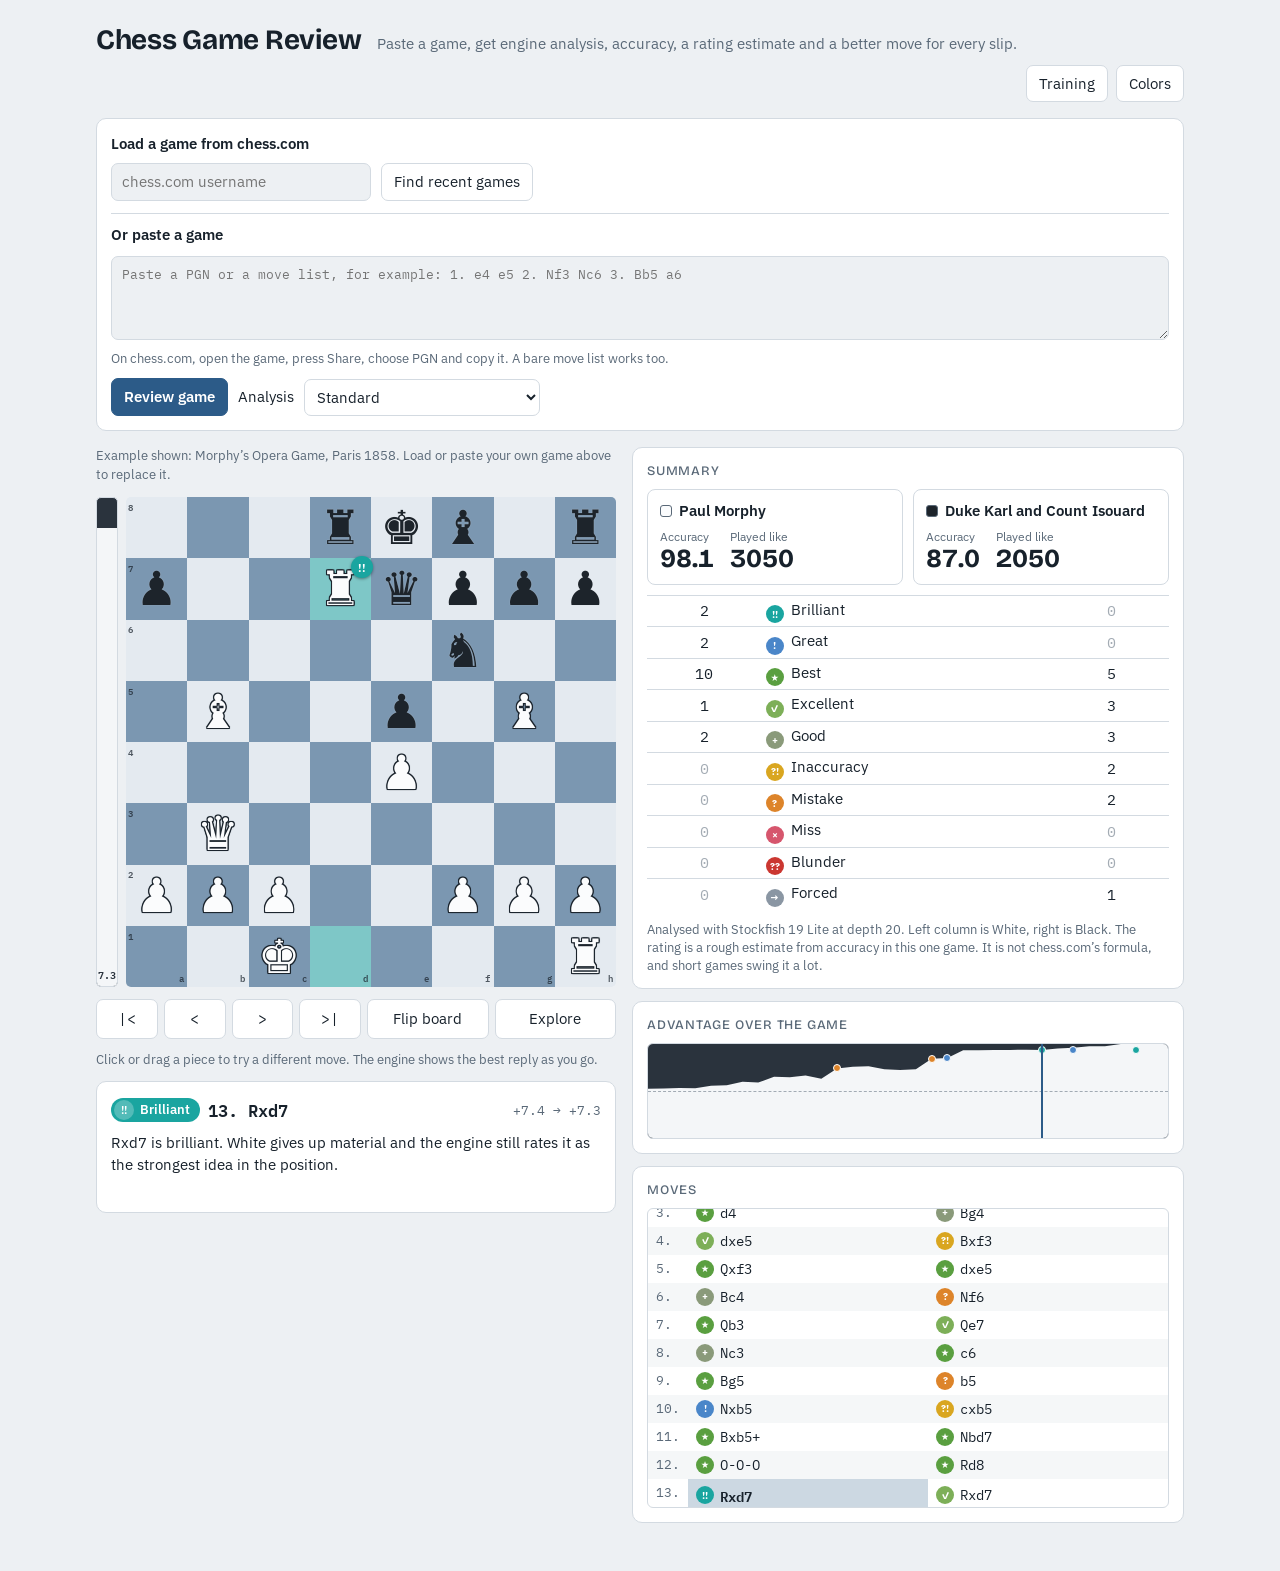
==== commit 923d68f3: "Add Training page: openings walk-through and practice, and tactics - training.html / training.js: op" ====
--- a/index.html
+++ b/index.html
@@ -17,238 +17,17 @@
 /* Apply saved custom colours before the first paint. The Colors panel further down manages them. */
 try { (function () { var c = JSON.parse(localStorage.getItem('colors') || '{}'); for (var k in c) if (/^[a-z-]+$/.test(k) && /^#[0-9a-f]{6}$/i.test(c[k])) document.documentElement.style.setProperty('--' + k, c[k]); })(); } catch (e) {}
 </script>
-<style>
-/* Layout idea: board and the verdict on the current move on the left, the scoresheet (summary, graph, move list) on the right. */
-:root {
-  --bg: #edf0f3;
-  --surface: #ffffff;
-  --ink: #17212b;
-  --muted: #5a6978;
-  --line: #d3dae1;
-  --accent: #2c5b88;
-  --accent-ink: #ffffff;
-  --sq-light: #e4eaf0;
-  --sq-dark: #7b97b1;
-  --graph-white: #f4f6f8;
-  --graph-black: #2a333d;
-  --c-brilliant: #1aa5a0;
-  --c-great: #4a86c9;
-  --c-best: #5a9f40;
-  --c-excellent: #7daf58;
-  --c-good: #8a9a7a;
-  --c-inaccuracy: #d9a620;
-  --c-mistake: #dd842a;
-  --c-miss: #d6566d;
-  --c-blunder: #cb3731;
-  --c-forced: #8a96a3;
-  --coord: #1d2630;
-  --piece-white: #fbfcfd;
-  --piece-white-edge: #1c252e;
-  --piece-black: #1d242b;
-  --piece-black-edge: #ffffff;
-  --arrow: #3f9a4f;
-  --pick: #e9b730;
-  --font-display: "Bricolage Grotesque", "Trebuchet MS", system-ui, sans-serif;
-  --font-body: "IBM Plex Sans", system-ui, -apple-system, "Segoe UI", sans-serif;
-  --font-mono: "IBM Plex Mono", ui-monospace, "SF Mono", Menlo, Consolas, monospace;
-}
-@media (prefers-color-scheme: dark) {
-  :root:not([data-theme="light"]) {
-    --bg: #11161c;
-    --surface: #1a212a;
-    --ink: #e7ecf1;
-    --muted: #93a2b2;
-    --line: #2b3541;
-    --accent: #7eb0df;
-    --accent-ink: #0e1620;
-    --sq-light: #c5d0da;
-    --sq-dark: #5c7a95;
-    --graph-white: #dfe5ea;
-    --graph-black: #0c1015;
-    color-scheme: dark;
-  }
-}
-:root[data-theme="dark"] {
-  --bg: #11161c;
-  --surface: #1a212a;
-  --ink: #e7ecf1;
-  --muted: #93a2b2;
-  --line: #2b3541;
-  --accent: #7eb0df;
-  --accent-ink: #0e1620;
-  --sq-light: #c5d0da;
-  --sq-dark: #5c7a95;
-  --graph-white: #dfe5ea;
-  --graph-black: #0c1015;
-  color-scheme: dark;
-}
-* { box-sizing: border-box; }
-html, body { margin: 0; }
-body {
-  background: var(--bg);
-  color: var(--ink);
-  font-family: var(--font-body);
-  font-size: 15px;
-  line-height: 1.45;
-}
-.wrap { max-width: 1120px; margin: 0 auto; padding: 20px 16px 48px; display: flex; flex-direction: column; gap: 16px; }
-header.top { display: flex; flex-wrap: wrap; align-items: baseline; gap: 4px 16px; }
-h1 { font-family: var(--font-display); font-weight: 700; font-size: 28px; letter-spacing: -0.01em; margin: 0; text-wrap: balance; }
-header.top p { margin: 0; color: var(--muted); }
-header.top button { margin-left: auto; }
-h2 { font-family: var(--font-display); font-weight: 500; font-size: 13px; letter-spacing: 0.06em; text-transform: uppercase; color: var(--muted); margin: 0; }
-.panel { background: var(--surface); border: 1px solid var(--line); border-radius: 10px; padding: 14px; }
-button, select, textarea { font: inherit; color: inherit; }
-button { cursor: pointer; border: 1px solid var(--line); background: var(--surface); border-radius: 7px; padding: 7px 12px; }
-button:hover { border-color: var(--accent); }
-button.primary { background: var(--accent); color: var(--accent-ink); border-color: var(--accent); font-weight: 600; }
-button:disabled { opacity: 0.5; cursor: default; }
-:focus-visible { outline: 2px solid var(--accent); outline-offset: 2px; }
-
-/* input */
-.input { display: flex; flex-direction: column; gap: 10px; }
-.input label { font-weight: 600; }
-.input .hint { color: var(--muted); font-size: 13px; margin: 0; }
-textarea { width: 100%; min-height: 84px; resize: vertical; background: var(--bg); border: 1px solid var(--line); border-radius: 7px; padding: 9px 10px; font-family: var(--font-mono); font-size: 13px; }
-.input-row { display: flex; flex-wrap: wrap; align-items: center; gap: 10px; }
-select { background: var(--surface); border: 1px solid var(--line); border-radius: 7px; padding: 7px 8px; }
-.error { color: var(--c-blunder); font-weight: 500; margin: 0; }
-.progress { display: flex; align-items: center; gap: 10px; flex: 1 1 220px; min-width: 200px; }
-.progress .bar { flex: 1; height: 8px; background: var(--bg); border: 1px solid var(--line); border-radius: 5px; overflow: hidden; }
-.progress .bar i { display: block; height: 100%; width: 0; background: var(--accent); }
-.progress span { font-size: 13px; color: var(--muted); font-variant-numeric: tabular-nums; white-space: nowrap; }
-[hidden] { display: none !important; }
-.lookup { display: flex; flex-direction: column; gap: 8px; border-bottom: 1px solid var(--line); padding-bottom: 12px; }
-.lookup input { font: inherit; color: inherit; background: var(--bg); border: 1px solid var(--line); border-radius: 7px; padding: 7px 10px; flex: 1 1 160px; min-width: 0; max-width: 260px; }
-.lookup .status { margin: 0; font-size: 13px; color: var(--muted); }
-.games { display: flex; flex-direction: column; max-height: 232px; overflow-y: auto; border: 1px solid var(--line); border-radius: 7px; }
-.game-btn { border: 0; border-radius: 0; border-top: 1px solid var(--line); background: none; text-align: left; padding: 7px 10px; display: flex; flex-wrap: wrap; align-items: center; gap: 4px 10px; }
-.game-btn:first-child { border-top: 0; }
-.game-btn:hover { background: color-mix(in srgb, var(--accent) 14%, transparent); }
-.game-btn .res { font-weight: 600; min-width: 42px; }
-.game-btn .res.won { color: var(--c-best); }
-.game-btn .res.lost { color: var(--c-blunder); }
-.game-btn .res.draw { color: var(--muted); }
-.game-btn .meta { margin-left: auto; color: var(--muted); font-size: 13px; }
-
-/* main grid */
-.main { display: grid; grid-template-columns: minmax(0, 520px) minmax(0, 1fr); gap: 16px; align-items: start; }
-@media (max-width: 860px) { .main { grid-template-columns: minmax(0, 1fr); } }
-.left, .right { display: flex; flex-direction: column; gap: 12px; min-width: 0; }
-.example-note { font-size: 13px; color: var(--muted); margin: 0; }
-
-/* board */
-.board-row { display: flex; gap: 8px; }
-.evalbar { position: relative; flex: 0 0 22px; border-radius: 5px; overflow: hidden; background: var(--graph-black); border: 1px solid var(--line); }
-.evalbar i { position: absolute; left: 0; right: 0; bottom: 0; background: var(--graph-white); transition: height 0.25s; }
-.evalbar.flip i { bottom: auto; top: 0; }
-.evalbar b { position: absolute; left: 0; right: 0; text-align: center; font: 600 10px var(--font-mono); z-index: 1; }
-.evalbar b.w { bottom: 3px; color: var(--graph-black); }
-.evalbar b.b { top: 3px; color: var(--graph-white); }
-.evalbar.flip b.w { bottom: auto; top: 3px; }
-.evalbar.flip b.b { top: auto; bottom: 3px; }
-.board { position: relative; flex: 1; aspect-ratio: 1; display: grid; grid-template-columns: repeat(8, 1fr); grid-template-rows: repeat(8, 1fr); border-radius: 5px; overflow: hidden; container-type: inline-size; user-select: none; }
-.sq { position: relative; display: flex; align-items: center; justify-content: center; font-size: 9.6cqw; line-height: 1; }
-.sq.l { background: var(--sq-light); }
-.sq.d { background: var(--sq-dark); }
-.sq.hl::before { content: ""; position: absolute; inset: 0; background: var(--hl, var(--c-forced)); opacity: 0.5; }
-.pc { position: relative; font-family: "Noto Sans Symbols2", "Segoe UI Symbol", "Apple Symbols", "DejaVu Sans", sans-serif; }
-.pc.w { --e: var(--piece-white-edge); color: var(--piece-white); text-shadow: 0 0 2px var(--e), 1px 0 var(--e), -1px 0 var(--e), 0 1px var(--e), 0 -1px var(--e), 1px 1px var(--e), -1px -1px var(--e), 1px -1px var(--e), -1px 1px var(--e); }
-.pc.b { color: var(--piece-black); text-shadow: 0 0 1px color-mix(in srgb, var(--piece-black-edge) 55%, transparent); }
-.pc.lift { opacity: 0.3; }
-.ghost { position: fixed; z-index: 50; pointer-events: none; transform: translate(-50%, -50%); line-height: 1; }
-.sq.mine { cursor: grab; touch-action: none; }
-.sq.pk::before { content: ""; position: absolute; inset: 0; background: var(--pick); opacity: 0.6; }
-.sq.tg::after { content: ""; position: absolute; top: 50%; left: 50%; width: 30%; height: 30%; transform: translate(-50%, -50%); border-radius: 50%; background: var(--pick); box-shadow: 0 0 0 1px rgba(0,0,0,0.3); z-index: 1; }
-.sq.tg.cap::after { width: 88%; height: 88%; background: none; border: 0.9cqw solid var(--pick); }
-.promo { position: absolute; inset: 0; z-index: 5; display: flex; align-items: center; justify-content: center; gap: 2cqw; background: rgba(0,0,0,0.5); }
-.promo button { font-size: 9cqw; line-height: 1; padding: 1.5cqw 2cqw; background: var(--sq-light); }
-.sq .co { position: absolute; font: 600 1.9cqw var(--font-mono); opacity: 0.75; color: var(--coord); }
-.sq .co.r { top: 3%; left: 4%; }
-.sq .co.f { bottom: 2%; right: 5%; }
-.sq .badge { position: absolute; top: -4%; right: -4%; z-index: 3; width: 4.6cqw; height: 4.6cqw; border-radius: 50%; display: flex; align-items: center; justify-content: center; color: var(--hl-ink, #fff); font: 700 2.3cqw var(--font-body); background: var(--hl); box-shadow: 0 1px 3px rgba(0,0,0,0.4); }
-.board svg { position: absolute; inset: 0; width: 100%; height: 100%; pointer-events: none; z-index: 2; }
-.nav { display: flex; gap: 6px; }
-.nav button { flex: 1; font-family: var(--font-mono); padding: 8px 0; }
-.nav button.wide { flex: 2; font-family: var(--font-body); }
-
-/* verdict */
-.verdict { display: flex; flex-direction: column; gap: 8px; min-height: 132px; }
-.verdict .head { display: flex; flex-wrap: wrap; align-items: center; gap: 8px; }
-.pill { display: inline-flex; align-items: center; gap: 6px; border-radius: 20px; padding: 2px 10px 2px 3px; font-weight: 600; font-size: 13px; color: var(--hl-ink, #fff); background: var(--hl); }
-.pill.ex { --hl: var(--accent); --hl-ink: var(--accent-ink); padding-left: 10px; }
-.pill i { font-style: normal; background: rgba(255,255,255,0.25); border-radius: 50%; min-width: 20px; height: 20px; display: inline-flex; align-items: center; justify-content: center; font-size: 11px; }
-.verdict .mv { font: 600 17px var(--font-mono); }
-.verdict .ev { margin-left: auto; font: 400 13px var(--font-mono); color: var(--muted); }
-.verdict p { margin: 0; max-width: 62ch; }
-.better { border-top: 1px solid var(--line); padding-top: 8px; font-size: 14px; }
-.better b { font-family: var(--font-mono); }
-.better .linepv { font-family: var(--font-mono); font-size: 13px; color: var(--muted); }
-.better div { margin-top: 3px; }
-.better small { display: block; margin-top: 3px; color: var(--muted); }
-.exline { display: flex; flex-wrap: wrap; align-items: center; gap: 2px; font: 400 14px var(--font-mono); }
-.exline .n { color: var(--muted); padding-left: 4px; }
-.exline button { border: 0; background: none; padding: 2px 6px; border-radius: 5px; font: inherit; }
-.exline button:hover { background: color-mix(in srgb, var(--accent) 14%, transparent); }
-.exline button.sel { background: color-mix(in srgb, var(--accent) 24%, transparent); font-weight: 600; }
-.exline button.fut { color: var(--muted); }
-.exbtns { display: flex; flex-wrap: wrap; gap: 6px; }
-
-/* colours */
-.colors { display: flex; flex-direction: column; gap: 14px; }
-.cgroup { display: flex; flex-direction: column; gap: 6px; }
-.cgrid { display: grid; grid-template-columns: repeat(auto-fill, minmax(210px, 1fr)); gap: 6px 16px; }
-.cfield { display: flex; align-items: center; gap: 8px; min-width: 0; }
-.cfield input { flex: 0 0 36px; width: 36px; height: 28px; padding: 0; border: 1px solid var(--line); border-radius: 6px; background: none; cursor: pointer; }
-.cfield label { flex: 1; min-width: 0; }
-.cfield button { padding: 1px 7px; font-size: 13px; }
-.colors .fine { margin: 0; }
-
-/* summary */
-.players { display: grid; grid-template-columns: 1fr 1fr; gap: 10px; }
-.player { border: 1px solid var(--line); border-radius: 8px; padding: 10px 12px; display: flex; flex-direction: column; gap: 6px; min-width: 0; }
-.player .who { display: flex; flex-wrap: wrap; align-items: center; gap: 2px 7px; font-weight: 600; min-width: 0; }
-.player .who span.nm { overflow-wrap: break-word; min-width: 0; }
-.chip { flex: 0 0 12px; width: 12px; height: 12px; border-radius: 3px; border: 1px solid var(--muted); }
-.chip.w { background: var(--piece-white); }
-.chip.b { background: var(--piece-black); }
-.player .elo { color: var(--muted); font-weight: 400; font-size: 13px; }
-.stats { display: flex; gap: 16px; flex-wrap: wrap; }
-.stat small { display: block; color: var(--muted); font-size: 12px; }
-.stat strong { font-family: var(--font-display); font-weight: 700; font-size: 26px; font-variant-numeric: tabular-nums; line-height: 1.1; }
-.counts { width: 100%; border-collapse: collapse; margin-top: 10px; font-variant-numeric: tabular-nums; }
-.counts td { padding: 3px 4px; border-top: 1px solid var(--line); }
-.counts td.n { text-align: center; width: 22%; font-family: var(--font-mono); }
-.counts td.n.zero { color: var(--muted); opacity: 0.55; }
-.dot { display: inline-flex; align-items: center; justify-content: center; width: 18px; height: 18px; border-radius: 50%; background: var(--hl); color: var(--hl-ink, #fff); font: 700 9.5px var(--font-body); margin-right: 7px; vertical-align: -3px; }
-.fine { font-size: 12.5px; color: var(--muted); margin: 10px 0 0; }
-
-/* graph */
-.graph { position: relative; height: 96px; margin-top: 8px; border-radius: 6px; overflow: hidden; background: var(--graph-black); border: 1px solid var(--line); cursor: pointer; }
-.graph svg { position: absolute; inset: 0; width: 100%; height: 100%; display: block; }
-.graph .mid { position: absolute; left: 0; right: 0; top: 50%; border-top: 1px dashed rgba(128,140,152,0.7); }
-.graph .cur { position: absolute; top: 0; bottom: 0; width: 2px; margin-left: -1px; background: var(--accent); }
-.graph .pt { position: absolute; width: 8px; height: 8px; margin: -4px 0 0 -4px; border-radius: 50%; background: var(--hl); border: 1.5px solid #fff; }
-
-/* moves */
-.moves { max-height: 300px; overflow-y: auto; margin-top: 8px; border: 1px solid var(--line); border-radius: 6px; position: relative; }
-.mrow { display: grid; grid-template-columns: 40px 1fr 1fr; align-items: stretch; }
-.mrow:nth-child(even) { background: color-mix(in srgb, var(--bg) 55%, transparent); }
-.mrow .no { color: var(--muted); font: 400 13px var(--font-mono); padding: 5px 0 5px 8px; }
-.mv-btn { border: 0; border-radius: 0; background: none; text-align: left; padding: 5px 8px; font: 400 14px var(--font-mono); display: flex; align-items: center; gap: 6px; }
-.mv-btn:hover { background: color-mix(in srgb, var(--accent) 14%, transparent); }
-.mv-btn.sel { background: color-mix(in srgb, var(--accent) 24%, transparent); font-weight: 600; }
-.mv-btn .dot { margin: 0; flex: 0 0 18px; }
-.mv-btn .dot.quiet { background: none; }
-@media (prefers-reduced-motion: reduce) { .evalbar i { transition: none; } }
-</style>
+<link rel="stylesheet" href="style.css">
 </head>
 <body>
 <div class="wrap">
   <header class="top">
     <h1>Chess Game Review</h1>
     <p>Paste a game, get engine analysis, accuracy, a rating estimate and a better move for every slip.</p>
-    <button id="colors-btn" aria-expanded="false" aria-controls="colors">Colors</button>
+    <div class="top-nav">
+      <a class="btn" href="training.html">Training</a>
+      <button id="colors-btn" aria-expanded="false" aria-controls="colors">Colors</button>
+    </div>
   </header>
 
   <section class="panel colors" id="colors" aria-label="Colors" hidden></section>
@@ -410,6 +189,7 @@
     var a = lines[1], e = conv(a);
     e.best = a.pv[0]; e.pv = a.pv.slice(0, 8);
     e.second = lines[2] ? conv(lines[2]) : null;
+    e.secondMove = lines[2] && lines[2].pv.length ? lines[2].pv[0] : null;
     return e;
   }
   function terminalEval(move) {
@@ -548,7 +328,7 @@
   var CLS = {}; Review.CLASSES.forEach(function (c) { CLS[c.id] = c; });
   var NOTABLE = { brilliant: 1, great: 1, miss: 1, mistake: 1, blunder: 1 };
   /* explore is null on the game's own moves, or { moves: [...], pos: n } while trying a side line from move `sel`. */
-  var state = { game: null, review: null, sel: -1, flip: false, running: false, cancel: false, engineNote: '', explore: null };
+  var state = { game: null, review: null, sel: -1, flip: false, running: false, cancel: false, engineNote: '', explore: null, me: null };
   /* Search depth per engine. "new" is Stockfish 19 (WebAssembly); "old" is the Stockfish 10 fallback, which is much slower per ply. */
   var DEPTHS = { 'new': { quick: 12, standard: 16, deep: 18 }, 'old': { quick: 10, standard: 12, deep: 14 } };
   var engine = null, engineReady = null;
@@ -1100,6 +880,7 @@
     analyseGame(game, $('depth').value).then(function (evals) {
       state.review = Review.buildReview(game, evals);
       setRunning(false); renderAll();
+      offerMistakes(game, state.review, evals);
     }).catch(function (err) {
       setRunning(false);
       if (err.message !== 'cancelled') showError(err.message);
@@ -1107,7 +888,7 @@
     });
   }
 
-  $('go').addEventListener('click', start);
+  $('go').addEventListener('click', function () { state.me = null; start(); });
   $('cancel').addEventListener('click', function () { state.cancel = true; if (engine) engine.send('stop'); });
   $('first').addEventListener('click', function () { select(-1); });
   $('prev').addEventListener('click', function () { step(-1); });
@@ -1133,6 +914,59 @@
     else if (e.key === 'ArrowUp' || e.key === 'Home') { select(-1); e.preventDefault(); }
     else if (e.key === 'ArrowDown' || e.key === 'End') { select(state.game.moves.length - 1); e.preventDefault(); }
   });
+
+  /* ---------- training: keep the user's own mistakes from a reviewed game as puzzles for the Training page ---------- */
+  function saveMistakes(game, review, evals, side) {
+    var h = game.headers, list = [], added = 0;
+    try { list = JSON.parse(localStorage.getItem('my-puzzles')) || []; } catch (e) {}
+    if (!Array.isArray(list)) list = [];
+    var have = {}; list.forEach(function (p) { have[p.id] = 1; });
+    review.moves.forEach(function (m, i) {
+      if (m.color !== side || !m.bestUci || m.bestUci === m.uci) return;
+      if (m.cls !== 'mistake' && m.cls !== 'miss' && m.cls !== 'blunder') return;
+      var id = m.fenBefore.split(' ').slice(0, 4).join(' ') + m.bestUci;
+      if (have[id]) return;
+      /* If the engine's second choice was practically as good, accept it as an answer too. */
+      var ev = evals[i], alt = null;
+      if (ev.secondMove && ev.second) {
+        var w2 = Review.winWhite(ev.second); if (side === 'b') w2 = 100 - w2;
+        if (m.winBefore - w2 <= 3) alt = ev.secondMove;
+      }
+      have[id] = 1; added++;
+      list.unshift({ id: id, fen: m.fenBefore, best: m.bestUci, alt: alt, played: m.san, cls: CLS[m.cls].label.toLowerCase(), line: m.bestLine,
+        no: Math.floor(i / 2 + 1) + (m.color === 'w' ? '. ' : '… '), ev: m.evalBefore + ' to ' + m.evalText,
+        vs: (h.White || 'White') + ' vs ' + (h.Black || 'Black'), date: h.Date && !/\?/.test(h.Date) ? h.Date : '' });
+    });
+    if (added) { try { localStorage.setItem('my-puzzles', JSON.stringify(list.slice(0, 300))); } catch (e) {} }
+    return added;
+  }
+  function mistakesNote(n) {
+    var note = $('note'); note.textContent = '';
+    if (!n) { note.textContent = 'No new mistakes of yours to save from this game.'; return; }
+    note.appendChild(document.createTextNode('Saved ' + n + ' of your mistakes from this game as ' + (n === 1 ? 'a puzzle' : 'puzzles') + '. '));
+    var a = el('a', null, 'Practise them in Training'); a.href = 'training.html#mistakes'; note.appendChild(a);
+  }
+  /* Only the user's own mistakes are kept, so the app needs to know which side they played. */
+  function offerMistakes(game, review, evals) {
+    var side = state.me, h = game.headers, user = '';
+    try { user = (localStorage.getItem('cc-user') || '').toLowerCase(); } catch (e) {}
+    if (!side && user) {
+      if (String(h.White || '').toLowerCase() === user) side = 'w';
+      else if (String(h.Black || '').toLowerCase() === user) side = 'b';
+    }
+    if (side) { mistakesNote(saveMistakes(game, review, evals, side)); return; }
+    var note = $('note'); note.textContent = 'Save your mistakes from this game as training puzzles? You played:';
+    var box = el('span', 'note-btns');
+    [['w', 'White'], ['b', 'Black'], [null, 'Don’t save']].forEach(function (o) {
+      var b = el('button', null, o[1]);
+      b.addEventListener('click', function () {
+        if (state.game !== game) return;
+        if (o[0]) mistakesNote(saveMistakes(game, review, evals, o[0])); else note.textContent = '';
+      });
+      box.appendChild(b);
+    });
+    note.appendChild(box);
+  }
 
   /* ---------- chess.com lookup (public API, no login) ---------- */
   var API = 'https://api.chess.com/pub/player/';
@@ -1177,7 +1011,7 @@
         b.appendChild(el('span', 'meta', (isBlack ? 'Black' : 'White') + ' \u00b7 ' + (g.time_class || '') + (when ? ' \u00b7 ' + when : '')));
         b.addEventListener('click', function () {
           if (state.running) return;
-          $('pgn').value = g.pgn; state.flip = isBlack; start();
+          $('pgn').value = g.pgn; state.flip = isBlack; state.me = isBlack ? 'b' : 'w'; start();
         });
         box.appendChild(b);
       });
--- a/style.css
+++ b/style.css
@@ -0,0 +1,257 @@
+/* Layout idea: board and the verdict on the current move on the left, the scoresheet (summary, graph, move list) on the right. */
+:root {
+  --bg: #edf0f3;
+  --surface: #ffffff;
+  --ink: #17212b;
+  --muted: #5a6978;
+  --line: #d3dae1;
+  --accent: #2c5b88;
+  --accent-ink: #ffffff;
+  --sq-light: #e4eaf0;
+  --sq-dark: #7b97b1;
+  --graph-white: #f4f6f8;
+  --graph-black: #2a333d;
+  --c-brilliant: #1aa5a0;
+  --c-great: #4a86c9;
+  --c-best: #5a9f40;
+  --c-excellent: #7daf58;
+  --c-good: #8a9a7a;
+  --c-inaccuracy: #d9a620;
+  --c-mistake: #dd842a;
+  --c-miss: #d6566d;
+  --c-blunder: #cb3731;
+  --c-forced: #8a96a3;
+  --coord: #1d2630;
+  --piece-white: #fbfcfd;
+  --piece-white-edge: #1c252e;
+  --piece-black: #1d242b;
+  --piece-black-edge: #ffffff;
+  --arrow: #3f9a4f;
+  --pick: #e9b730;
+  --font-display: "Bricolage Grotesque", "Trebuchet MS", system-ui, sans-serif;
+  --font-body: "IBM Plex Sans", system-ui, -apple-system, "Segoe UI", sans-serif;
+  --font-mono: "IBM Plex Mono", ui-monospace, "SF Mono", Menlo, Consolas, monospace;
+}
+@media (prefers-color-scheme: dark) {
+  :root:not([data-theme="light"]) {
+    --bg: #11161c;
+    --surface: #1a212a;
+    --ink: #e7ecf1;
+    --muted: #93a2b2;
+    --line: #2b3541;
+    --accent: #7eb0df;
+    --accent-ink: #0e1620;
+    --sq-light: #c5d0da;
+    --sq-dark: #5c7a95;
+    --graph-white: #dfe5ea;
+    --graph-black: #0c1015;
+    color-scheme: dark;
+  }
+}
+:root[data-theme="dark"] {
+  --bg: #11161c;
+  --surface: #1a212a;
+  --ink: #e7ecf1;
+  --muted: #93a2b2;
+  --line: #2b3541;
+  --accent: #7eb0df;
+  --accent-ink: #0e1620;
+  --sq-light: #c5d0da;
+  --sq-dark: #5c7a95;
+  --graph-white: #dfe5ea;
+  --graph-black: #0c1015;
+  color-scheme: dark;
+}
+* { box-sizing: border-box; }
+html, body { margin: 0; }
+body {
+  background: var(--bg);
+  color: var(--ink);
+  font-family: var(--font-body);
+  font-size: 15px;
+  line-height: 1.45;
+}
+.wrap { max-width: 1120px; margin: 0 auto; padding: 20px 16px 48px; display: flex; flex-direction: column; gap: 16px; }
+header.top { display: flex; flex-wrap: wrap; align-items: baseline; gap: 4px 16px; }
+h1 { font-family: var(--font-display); font-weight: 700; font-size: 28px; letter-spacing: -0.01em; margin: 0; text-wrap: balance; }
+header.top p { margin: 0; color: var(--muted); }
+.top-nav { margin-left: auto; display: flex; flex-wrap: wrap; align-items: center; gap: 8px; }
+a.btn { display: inline-block; text-decoration: none; color: inherit; border: 1px solid var(--line); background: var(--surface); border-radius: 7px; padding: 7px 12px; }
+a.btn:hover { border-color: var(--accent); }
+h2 { font-family: var(--font-display); font-weight: 500; font-size: 13px; letter-spacing: 0.06em; text-transform: uppercase; color: var(--muted); margin: 0; }
+.panel { background: var(--surface); border: 1px solid var(--line); border-radius: 10px; padding: 14px; }
+button, select, textarea { font: inherit; color: inherit; }
+button { cursor: pointer; border: 1px solid var(--line); background: var(--surface); border-radius: 7px; padding: 7px 12px; }
+button:hover { border-color: var(--accent); }
+button.primary { background: var(--accent); color: var(--accent-ink); border-color: var(--accent); font-weight: 600; }
+button:disabled { opacity: 0.5; cursor: default; }
+:focus-visible { outline: 2px solid var(--accent); outline-offset: 2px; }
+
+/* input */
+.input { display: flex; flex-direction: column; gap: 10px; }
+.input label { font-weight: 600; }
+.input .hint { color: var(--muted); font-size: 13px; margin: 0; }
+textarea { width: 100%; min-height: 84px; resize: vertical; background: var(--bg); border: 1px solid var(--line); border-radius: 7px; padding: 9px 10px; font-family: var(--font-mono); font-size: 13px; }
+.input-row { display: flex; flex-wrap: wrap; align-items: center; gap: 10px; }
+select { background: var(--surface); border: 1px solid var(--line); border-radius: 7px; padding: 7px 8px; }
+.error { color: var(--c-blunder); font-weight: 500; margin: 0; }
+.progress { display: flex; align-items: center; gap: 10px; flex: 1 1 220px; min-width: 200px; }
+.progress .bar { flex: 1; height: 8px; background: var(--bg); border: 1px solid var(--line); border-radius: 5px; overflow: hidden; }
+.progress .bar i { display: block; height: 100%; width: 0; background: var(--accent); }
+.progress span { font-size: 13px; color: var(--muted); font-variant-numeric: tabular-nums; white-space: nowrap; }
+[hidden] { display: none !important; }
+.lookup { display: flex; flex-direction: column; gap: 8px; border-bottom: 1px solid var(--line); padding-bottom: 12px; }
+.lookup input { font: inherit; color: inherit; background: var(--bg); border: 1px solid var(--line); border-radius: 7px; padding: 7px 10px; flex: 1 1 160px; min-width: 0; max-width: 260px; }
+.lookup .status { margin: 0; font-size: 13px; color: var(--muted); }
+.games { display: flex; flex-direction: column; max-height: 232px; overflow-y: auto; border: 1px solid var(--line); border-radius: 7px; }
+.game-btn { border: 0; border-radius: 0; border-top: 1px solid var(--line); background: none; text-align: left; padding: 7px 10px; display: flex; flex-wrap: wrap; align-items: center; gap: 4px 10px; }
+.game-btn:first-child { border-top: 0; }
+.game-btn:hover { background: color-mix(in srgb, var(--accent) 14%, transparent); }
+.game-btn .res { font-weight: 600; min-width: 42px; }
+.game-btn .res.won { color: var(--c-best); }
+.game-btn .res.lost { color: var(--c-blunder); }
+.game-btn .res.draw { color: var(--muted); }
+.game-btn .meta { margin-left: auto; color: var(--muted); font-size: 13px; }
+
+/* main grid */
+.main { display: grid; grid-template-columns: minmax(0, 520px) minmax(0, 1fr); gap: 16px; align-items: start; }
+@media (max-width: 860px) { .main { grid-template-columns: minmax(0, 1fr); } }
+.left, .right { display: flex; flex-direction: column; gap: 12px; min-width: 0; }
+.example-note { font-size: 13px; color: var(--muted); margin: 0; }
+
+/* board */
+.board-row { display: flex; gap: 8px; }
+.evalbar { position: relative; flex: 0 0 22px; border-radius: 5px; overflow: hidden; background: var(--graph-black); border: 1px solid var(--line); }
+.evalbar i { position: absolute; left: 0; right: 0; bottom: 0; background: var(--graph-white); transition: height 0.25s; }
+.evalbar.flip i { bottom: auto; top: 0; }
+.evalbar b { position: absolute; left: 0; right: 0; text-align: center; font: 600 10px var(--font-mono); z-index: 1; }
+.evalbar b.w { bottom: 3px; color: var(--graph-black); }
+.evalbar b.b { top: 3px; color: var(--graph-white); }
+.evalbar.flip b.w { bottom: auto; top: 3px; }
+.evalbar.flip b.b { top: auto; bottom: 3px; }
+.board { position: relative; flex: 1; aspect-ratio: 1; display: grid; grid-template-columns: repeat(8, 1fr); grid-template-rows: repeat(8, 1fr); border-radius: 5px; overflow: hidden; container-type: inline-size; user-select: none; }
+.sq { position: relative; display: flex; align-items: center; justify-content: center; font-size: 9.6cqw; line-height: 1; }
+.sq.l { background: var(--sq-light); }
+.sq.d { background: var(--sq-dark); }
+.sq.hl::before { content: ""; position: absolute; inset: 0; background: var(--hl, var(--c-forced)); opacity: 0.5; }
+.pc { position: relative; font-family: "Noto Sans Symbols2", "Segoe UI Symbol", "Apple Symbols", "DejaVu Sans", sans-serif; }
+.pc.w { --e: var(--piece-white-edge); color: var(--piece-white); text-shadow: 0 0 2px var(--e), 1px 0 var(--e), -1px 0 var(--e), 0 1px var(--e), 0 -1px var(--e), 1px 1px var(--e), -1px -1px var(--e), 1px -1px var(--e), -1px 1px var(--e); }
+.pc.b { color: var(--piece-black); text-shadow: 0 0 1px color-mix(in srgb, var(--piece-black-edge) 55%, transparent); }
+.pc.lift { opacity: 0.3; }
+.ghost { position: fixed; z-index: 50; pointer-events: none; transform: translate(-50%, -50%); line-height: 1; }
+.sq.mine { cursor: grab; touch-action: none; }
+.sq.pk::before { content: ""; position: absolute; inset: 0; background: var(--pick); opacity: 0.6; }
+.sq.tg::after { content: ""; position: absolute; top: 50%; left: 50%; width: 30%; height: 30%; transform: translate(-50%, -50%); border-radius: 50%; background: var(--pick); box-shadow: 0 0 0 1px rgba(0,0,0,0.3); z-index: 1; }
+.sq.tg.cap::after { width: 88%; height: 88%; background: none; border: 0.9cqw solid var(--pick); }
+.promo { position: absolute; inset: 0; z-index: 5; display: flex; align-items: center; justify-content: center; gap: 2cqw; background: rgba(0,0,0,0.5); }
+.promo button { font-size: 9cqw; line-height: 1; padding: 1.5cqw 2cqw; background: var(--sq-light); }
+.sq .co { position: absolute; font: 600 1.9cqw var(--font-mono); opacity: 0.75; color: var(--coord); }
+.sq .co.r { top: 3%; left: 4%; }
+.sq .co.f { bottom: 2%; right: 5%; }
+.sq .badge { position: absolute; top: -4%; right: -4%; z-index: 3; width: 4.6cqw; height: 4.6cqw; border-radius: 50%; display: flex; align-items: center; justify-content: center; color: var(--hl-ink, #fff); font: 700 2.3cqw var(--font-body); background: var(--hl); box-shadow: 0 1px 3px rgba(0,0,0,0.4); }
+.board svg { position: absolute; inset: 0; width: 100%; height: 100%; pointer-events: none; z-index: 2; }
+.nav { display: flex; gap: 6px; }
+.nav button { flex: 1; font-family: var(--font-mono); padding: 8px 0; }
+.nav button.wide { flex: 2; font-family: var(--font-body); }
+
+/* verdict */
+.verdict { display: flex; flex-direction: column; gap: 8px; min-height: 132px; }
+.verdict .head { display: flex; flex-wrap: wrap; align-items: center; gap: 8px; }
+.pill { display: inline-flex; align-items: center; gap: 6px; border-radius: 20px; padding: 2px 10px 2px 3px; font-weight: 600; font-size: 13px; color: var(--hl-ink, #fff); background: var(--hl); }
+.pill.ex { --hl: var(--accent); --hl-ink: var(--accent-ink); padding-left: 10px; }
+.pill i { font-style: normal; background: rgba(255,255,255,0.25); border-radius: 50%; min-width: 20px; height: 20px; display: inline-flex; align-items: center; justify-content: center; font-size: 11px; }
+.verdict .mv { font: 600 17px var(--font-mono); }
+.verdict .ev { margin-left: auto; font: 400 13px var(--font-mono); color: var(--muted); }
+.verdict p { margin: 0; max-width: 62ch; }
+.better { border-top: 1px solid var(--line); padding-top: 8px; font-size: 14px; }
+.better b { font-family: var(--font-mono); }
+.better .linepv { font-family: var(--font-mono); font-size: 13px; color: var(--muted); }
+.better div { margin-top: 3px; }
+.better small { display: block; margin-top: 3px; color: var(--muted); }
+.exline { display: flex; flex-wrap: wrap; align-items: center; gap: 2px; font: 400 14px var(--font-mono); }
+.exline .n { color: var(--muted); padding-left: 4px; }
+.exline button { border: 0; background: none; padding: 2px 6px; border-radius: 5px; font: inherit; }
+.exline button:hover { background: color-mix(in srgb, var(--accent) 14%, transparent); }
+.exline button.sel { background: color-mix(in srgb, var(--accent) 24%, transparent); font-weight: 600; }
+.exline button.fut { color: var(--muted); }
+.exbtns { display: flex; flex-wrap: wrap; gap: 6px; }
+
+/* colours */
+.colors { display: flex; flex-direction: column; gap: 14px; }
+.cgroup { display: flex; flex-direction: column; gap: 6px; }
+.cgrid { display: grid; grid-template-columns: repeat(auto-fill, minmax(210px, 1fr)); gap: 6px 16px; }
+.cfield { display: flex; align-items: center; gap: 8px; min-width: 0; }
+.cfield input { flex: 0 0 36px; width: 36px; height: 28px; padding: 0; border: 1px solid var(--line); border-radius: 6px; background: none; cursor: pointer; }
+.cfield label { flex: 1; min-width: 0; }
+.cfield button { padding: 1px 7px; font-size: 13px; }
+.colors .fine { margin: 0; }
+
+/* summary */
+.players { display: grid; grid-template-columns: 1fr 1fr; gap: 10px; }
+.player { border: 1px solid var(--line); border-radius: 8px; padding: 10px 12px; display: flex; flex-direction: column; gap: 6px; min-width: 0; }
+.player .who { display: flex; flex-wrap: wrap; align-items: center; gap: 2px 7px; font-weight: 600; min-width: 0; }
+.player .who span.nm { overflow-wrap: break-word; min-width: 0; }
+.chip { flex: 0 0 12px; width: 12px; height: 12px; border-radius: 3px; border: 1px solid var(--muted); }
+.chip.w { background: var(--piece-white); }
+.chip.b { background: var(--piece-black); }
+.player .elo { color: var(--muted); font-weight: 400; font-size: 13px; }
+.stats { display: flex; gap: 16px; flex-wrap: wrap; }
+.stat small { display: block; color: var(--muted); font-size: 12px; }
+.stat strong { font-family: var(--font-display); font-weight: 700; font-size: 26px; font-variant-numeric: tabular-nums; line-height: 1.1; }
+.counts { width: 100%; border-collapse: collapse; margin-top: 10px; font-variant-numeric: tabular-nums; }
+.counts td { padding: 3px 4px; border-top: 1px solid var(--line); }
+.counts td.n { text-align: center; width: 22%; font-family: var(--font-mono); }
+.counts td.n.zero { color: var(--muted); opacity: 0.55; }
+.dot { display: inline-flex; align-items: center; justify-content: center; width: 18px; height: 18px; border-radius: 50%; background: var(--hl); color: var(--hl-ink, #fff); font: 700 9.5px var(--font-body); margin-right: 7px; vertical-align: -3px; }
+.fine { font-size: 12.5px; color: var(--muted); margin: 10px 0 0; }
+
+/* graph */
+.graph { position: relative; height: 96px; margin-top: 8px; border-radius: 6px; overflow: hidden; background: var(--graph-black); border: 1px solid var(--line); cursor: pointer; }
+.graph svg { position: absolute; inset: 0; width: 100%; height: 100%; display: block; }
+.graph .mid { position: absolute; left: 0; right: 0; top: 50%; border-top: 1px dashed rgba(128,140,152,0.7); }
+.graph .cur { position: absolute; top: 0; bottom: 0; width: 2px; margin-left: -1px; background: var(--accent); }
+.graph .pt { position: absolute; width: 8px; height: 8px; margin: -4px 0 0 -4px; border-radius: 50%; background: var(--hl); border: 1.5px solid #fff; }
+
+/* moves */
+.moves { max-height: 300px; overflow-y: auto; margin-top: 8px; border: 1px solid var(--line); border-radius: 6px; position: relative; }
+.mrow { display: grid; grid-template-columns: 40px 1fr 1fr; align-items: stretch; }
+.mrow:nth-child(even) { background: color-mix(in srgb, var(--bg) 55%, transparent); }
+.mrow .no { color: var(--muted); font: 400 13px var(--font-mono); padding: 5px 0 5px 8px; }
+.mv-btn { border: 0; border-radius: 0; background: none; text-align: left; padding: 5px 8px; font: 400 14px var(--font-mono); display: flex; align-items: center; gap: 6px; }
+.mv-btn:hover { background: color-mix(in srgb, var(--accent) 14%, transparent); }
+.mv-btn.sel { background: color-mix(in srgb, var(--accent) 24%, transparent); font-weight: 600; }
+.mv-btn .dot { margin: 0; flex: 0 0 18px; }
+.mv-btn .dot.quiet { background: none; }
+@media (prefers-reduced-motion: reduce) { .evalbar i { transition: none; } }
+
+/* training */
+.tabs { display: flex; gap: 6px; }
+.tab { font-weight: 600; padding: 8px 18px; }
+.tab.sel { background: var(--accent); color: var(--accent-ink); border-color: var(--accent); }
+.field { font: inherit; color: inherit; background: var(--bg); border: 1px solid var(--line); border-radius: 7px; padding: 7px 10px; width: 100%; min-width: 0; }
+.stack { display: flex; flex-direction: column; gap: 10px; }
+.list { display: flex; flex-direction: column; max-height: 264px; overflow-y: auto; border: 1px solid var(--line); border-radius: 7px; }
+.item { border: 0; border-radius: 0; border-top: 1px solid var(--line); background: none; text-align: left; padding: 7px 10px; display: flex; flex-wrap: wrap; align-items: baseline; gap: 2px 8px; }
+.item:first-child { border-top: 0; }
+.item:hover { background: color-mix(in srgb, var(--accent) 14%, transparent); }
+.item.sel { background: color-mix(in srgb, var(--accent) 24%, transparent); font-weight: 600; }
+.item .meta { margin-left: auto; color: var(--muted); font-size: 13px; font-weight: 400; }
+.item .san { flex-basis: 100%; font: 400 12.5px var(--font-mono); color: var(--muted); }
+.st { flex: 0 0 10px; width: 10px; height: 10px; border-radius: 50%; border: 1px solid var(--muted); align-self: center; }
+.st.part { background: var(--c-inaccuracy); border-color: transparent; }
+.st.known { background: var(--c-best); border-color: transparent; }
+.replies { display: flex; flex-direction: column; gap: 6px; }
+.reply { text-align: left; display: flex; flex-wrap: wrap; align-items: baseline; gap: 2px 8px; padding: 7px 10px; }
+.reply b { font-family: var(--font-mono); }
+.reply .rn { color: var(--muted); font-size: 13px; }
+.reply small { flex-basis: 100%; font-size: 13px; }
+.reply.next { border-color: var(--accent); }
+.verdict h3 { font: 600 14px var(--font-body); margin: 4px 0 0; }
+.verdict .name { font-weight: 600; }
+.verdict a { color: var(--accent); }
+.msg-bad { color: var(--c-blunder); font-weight: 500; }
+.msg-good { color: var(--c-best); font-weight: 500; }
+.row { display: flex; flex-wrap: wrap; align-items: center; gap: 8px; }
+.row .grow { flex: 1 1 140px; min-width: 0; }
+.note-btns { display: inline-flex; flex-wrap: wrap; gap: 6px; margin-left: 6px; vertical-align: middle; }
+.note-btns button { padding: 2px 9px; font-size: 13px; }
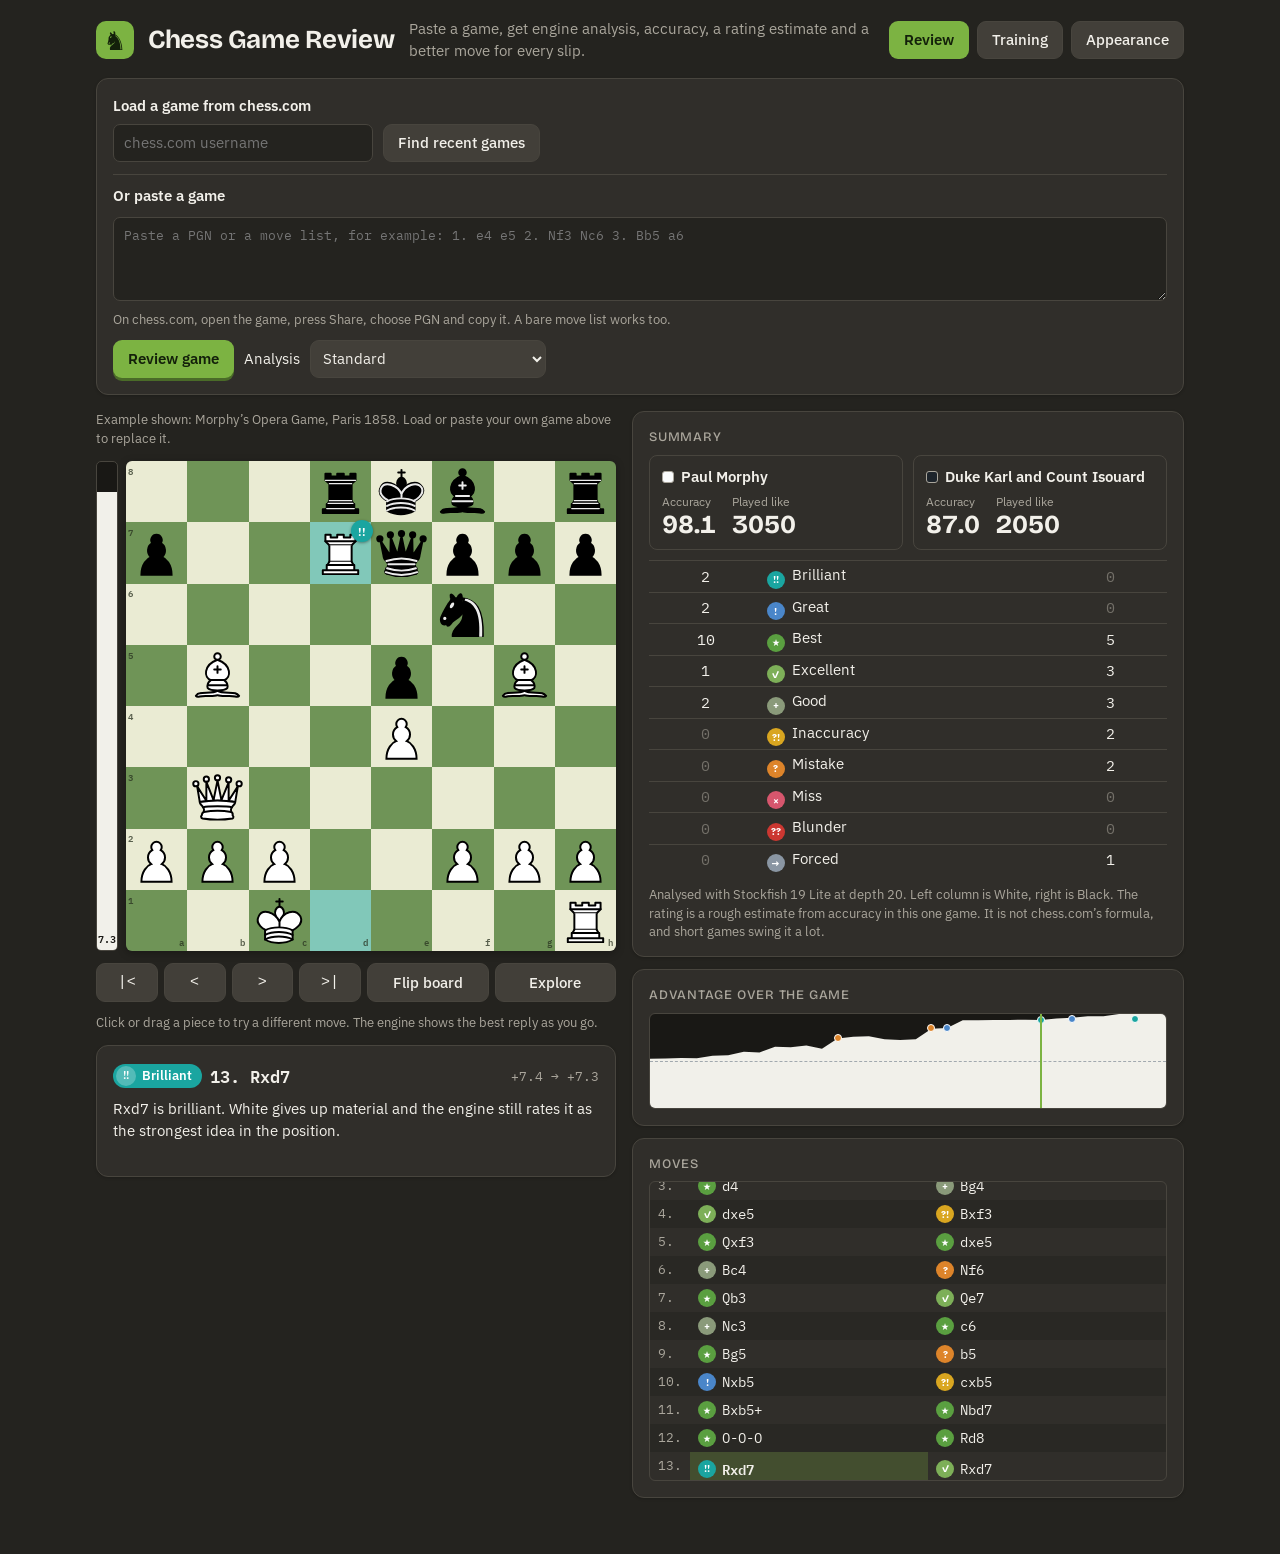
==== commit b4d0c934: "Dark redesign with themes, piece sets and hats - style.css: dark default palette, Midnight and Light" ====
--- a/index.html
+++ b/index.html
@@ -5,7 +5,7 @@
 <meta name="viewport" content="width=device-width, initial-scale=1">
 <title>Chess Game Review</title>
 <link rel="manifest" href="manifest.webmanifest">
-<meta name="theme-color" content="#2c5b88">
+<meta name="theme-color" content="#24231f">
 <link rel="icon" type="image/png" href="icon-192.png">
 <link rel="apple-touch-icon" href="icon-180.png">
 <meta name="apple-mobile-web-app-capable" content="yes">
@@ -13,24 +13,23 @@
 <meta name="apple-mobile-web-app-title" content="Game Review">
 <link rel="preconnect" href="https://fonts.googleapis.com">
 <link href="https://fonts.googleapis.com/css2?family=Bricolage+Grotesque:opsz,wght@12..96,500;12..96,700&family=IBM+Plex+Mono:wght@400;600&family=IBM+Plex+Sans:wght@400;500;600&display=swap" rel="stylesheet">
-<script>
-/* Apply saved custom colours before the first paint. The Colors panel further down manages them. */
-try { (function () { var c = JSON.parse(localStorage.getItem('colors') || '{}'); for (var k in c) if (/^[a-z-]+$/.test(k) && /^#[0-9a-f]{6}$/i.test(c[k])) document.documentElement.style.setProperty('--' + k, c[k]); })(); } catch (e) {}
-</script>
+<script src="appearance.js"></script>
 <link rel="stylesheet" href="style.css">
 </head>
 <body>
 <div class="wrap">
   <header class="top">
+    <span class="logo" aria-hidden="true">♞</span>
     <h1>Chess Game Review</h1>
     <p>Paste a game, get engine analysis, accuracy, a rating estimate and a better move for every slip.</p>
     <div class="top-nav">
+      <a class="btn sel" href="index.html" aria-current="page">Review</a>
       <a class="btn" href="training.html">Training</a>
-      <button id="colors-btn" aria-expanded="false" aria-controls="colors">Colors</button>
+      <button id="colors-btn" aria-expanded="false" aria-controls="colors">Appearance</button>
     </div>
   </header>
 
-  <section class="panel colors" id="colors" aria-label="Colors" hidden></section>
+  <section class="panel colors" id="colors" aria-label="Appearance" hidden></section>
 
   <section class="panel input" aria-label="Game input">
     <div class="lookup">
@@ -450,9 +449,9 @@
       var sq = el('div', 'sq ' + ((f + r) % 2 ? 'l' : 'd')); sq.dataset.sq = name;
       if (c === 0) sq.appendChild(el('span', 'co r', String(r + 1)));
       if (y === 7) sq.appendChild(el('span', 'co f', String.fromCharCode(97 + f)));
-      if (mv && (name === mv.from || name === mv.to)) { sq.classList.add('hl'); paint(sq, mv.cls || 'forced'); }
+      if (mv && (name === mv.from || name === mv.to)) { sq.classList.add('hl'); paint(sq, mv.cls || 'move'); }
       var p = g.get(name);
-      if (p) { sq.appendChild(el('span', 'pc ' + p.color, glyph(p.type))); if (p.color === turn) sq.classList.add('mine'); }
+      if (p) { sq.appendChild(el('span', 'pc ' + p.color + ' t-' + p.type, glyph(p.type))); if (p.color === turn) sq.classList.add('mine'); }
       if (mv && mv.cls && name === mv.to) sq.appendChild(el('span', 'badge', CLS[mv.cls].sym));
       board.appendChild(sq);
     }
@@ -631,7 +630,7 @@
     var box = el('div', 'promo');
     ['q', 'r', 'b', 'n'].forEach(function (t) {
       var b = el('button'); b.setAttribute('aria-label', 'Promote to ' + { q: 'queen', r: 'rook', b: 'bishop', n: 'knight' }[t]);
-      b.appendChild(el('span', 'pc ' + m.color, glyph(t)));
+      b.appendChild(el('span', 'pc ' + m.color + ' t-' + t, glyph(t)));
       b.addEventListener('click', function () { playMove(from, to, t); });
       box.appendChild(b);
     });
@@ -657,7 +656,7 @@
     if (!pick.ghost) {
       if (Math.abs(e.clientX - pick.down.x) + Math.abs(e.clientY - pick.down.y) < 6) return;
       var p = new Chess(currentFen()).get(pick.from);
-      pick.ghost = el('span', 'pc ' + p.color + ' ghost', glyph(p.type));
+      pick.ghost = el('span', 'pc ' + p.color + ' t-' + p.type + ' ghost', glyph(p.type));
       pick.ghost.style.fontSize = (this.getBoundingClientRect().width * 0.096) + 'px';
       document.body.appendChild(pick.ghost);
       markPick();
@@ -1022,83 +1021,6 @@
   $('cc-user').addEventListener('keydown', function (e) { if (e.key === 'Enter') findGames(); });
   try { var saved = localStorage.getItem('cc-user'); if (saved) $('cc-user').value = saved; } catch (e) {}
 
-  /* ---------- colours: every colour in the app is a CSS variable the user can override; choices are kept in this browser ---------- */
-  var COLOR_GROUPS = [
-    ['Page', [['bg', 'Background'], ['surface', 'Panels'], ['ink', 'Text'], ['muted', 'Secondary text'], ['line', 'Borders'], ['accent', 'Buttons and highlights'], ['accent-ink', 'Text on buttons']]],
-    ['Board', [['sq-light', 'Light squares'], ['sq-dark', 'Dark squares'], ['coord', 'Coordinates'], ['piece-white', 'White pieces'], ['piece-white-edge', 'White piece outline'], ['piece-black', 'Black pieces'], ['piece-black-edge', 'Black piece glow'], ['arrow', 'Best-move arrow'], ['pick', 'Selected piece and its moves']]],
-    ['Evaluation bar and graph', [['graph-white', 'White’s share'], ['graph-black', 'Black’s share']]],
-    ['Move grades', Review.CLASSES.map(function (c) { return ['c-' + c.id, c.label]; })]
-  ];
-  var root = document.documentElement, colors = {}, colorKeys = {};
-  COLOR_GROUPS.forEach(function (g) { g[1].forEach(function (f) { colorKeys[f[0]] = 1; }); });
-  try {
-    var stored = JSON.parse(localStorage.getItem('colors') || '{}') || {};
-    for (var ck in stored) if (colorKeys[ck] && /^#[0-9a-f]{6}$/i.test(stored[ck])) colors[ck] = stored[ck];
-  } catch (e) {}
-  function luminance(hex) {
-    var n = parseInt(hex.slice(1), 16);
-    var ch = [n >> 16 & 255, n >> 8 & 255, n & 255].map(function (v) { v /= 255; return v <= 0.03928 ? v / 12.92 : Math.pow((v + 0.055) / 1.055, 2.4); });
-    return 0.2126 * ch[0] + 0.7152 * ch[1] + 0.0722 * ch[2];
-  }
-  function applyColor(k) {
-    var v = colors[k];
-    if (v) root.style.setProperty('--' + k, v); else root.style.removeProperty('--' + k);
-    if (k.indexOf('c-') === 0) {   /* keep the symbol on a grade badge readable on a pale custom colour */
-      if (v) root.style.setProperty('--ci-' + k.slice(2), luminance(v) > 0.4 ? '#17212b' : '#ffffff'); else root.style.removeProperty('--ci-' + k.slice(2));
-    }
-    if (k === 'accent') document.querySelector('meta[name="theme-color"]').content = v || '#2c5b88';
-  }
-  function saveColors() { try { localStorage.setItem('colors', JSON.stringify(colors)); } catch (e) {} }
-  function syncColors() {
-    var cs = getComputedStyle(root), inputs = $('colors').querySelectorAll('input');
-    for (var i = 0; i < inputs.length; i++) {
-      var k = inputs[i].dataset.k;
-      inputs[i].value = colors[k] || cs.getPropertyValue('--' + k).trim();
-      inputs[i].parentNode.querySelector('button').hidden = !colors[k];
-    }
-  }
-  (function buildColors() {
-    var panel = $('colors');
-    COLOR_GROUPS.forEach(function (g) {
-      var group = el('div', 'cgroup'), grid = el('div', 'cgrid');
-      group.appendChild(el('h2', null, g[0]));
-      g[1].forEach(function (f) {
-        var field = el('div', 'cfield'), input = el('input'), label = el('label', null, f[1]), reset = el('button', null, 'Reset');
-        input.type = 'color'; input.id = 'col-' + f[0]; input.dataset.k = f[0]; label.htmlFor = input.id;
-        reset.setAttribute('aria-label', 'Reset ' + f[1]); reset.dataset.k = f[0];
-        field.appendChild(input); field.appendChild(label); field.appendChild(reset); grid.appendChild(field);
-      });
-      group.appendChild(grid); panel.appendChild(group);
-    });
-    var foot = el('div', 'input-row'), all = el('button', null, 'Reset all colors');
-    all.id = 'colors-reset';
-    foot.appendChild(all); foot.appendChild(el('p', 'fine', 'Your colors are saved in this browser.'));
-    panel.appendChild(foot);
-    panel.addEventListener('input', function (e) {
-      var k = e.target.dataset.k;
-      if (!k) return;
-      colors[k] = e.target.value; applyColor(k); saveColors();
-      e.target.parentNode.querySelector('button').hidden = false;
-    });
-    panel.addEventListener('click', function (e) {
-      if (e.target.tagName !== 'BUTTON') return;
-      if (e.target === all) { var old = colors; colors = {}; for (var k in old) applyColor(k); }
-      else { delete colors[e.target.dataset.k]; applyColor(e.target.dataset.k); }
-      saveColors(); syncColors();
-    });
-    for (var k in colors) applyColor(k);
-    syncColors();
-  })();
-  $('colors-btn').addEventListener('click', function () {
-    var panel = $('colors'); panel.hidden = !panel.hidden;
-    this.setAttribute('aria-expanded', String(!panel.hidden));
-    syncColors();
-  });
-  if (window.matchMedia) {
-    var mq = window.matchMedia('(prefers-color-scheme: dark)');
-    if (mq.addEventListener) mq.addEventListener('change', syncColors);
-  }
-
   /* Offline support and install */
   if ('serviceWorker' in navigator) { navigator.serviceWorker.register('sw.js').catch(function () {}); }
 
--- a/style.css
+++ b/style.css
@@ -1,16 +1,18 @@
 /* Layout idea: board and the verdict on the current move on the left, the scoresheet (summary, graph, move list) on the right. */
 :root {
-  --bg: #edf0f3;
-  --surface: #ffffff;
-  --ink: #17212b;
-  --muted: #5a6978;
-  --line: #d3dae1;
-  --accent: #2c5b88;
-  --accent-ink: #ffffff;
-  --sq-light: #e4eaf0;
-  --sq-dark: #7b97b1;
-  --graph-white: #f4f6f8;
-  --graph-black: #2a333d;
+  /* Dark is the default look. Midnight and Light are the other built-in themes (see appearance.js). */
+  --bg: #24231f;
+  --surface: #302e2a;
+  --btn: #423f39;
+  --ink: #f2f0ea;
+  --muted: #aaa69c;
+  --line: #48453e;
+  --accent: #7cb342;
+  --accent-ink: #13200a;
+  --sq-light: #eaebd3;
+  --sq-dark: #6f9457;
+  --graph-white: #f1f0ea;
+  --graph-black: #191815;
   --c-brilliant: #1aa5a0;
   --c-great: #4a86c9;
   --c-best: #5a9f40;
@@ -21,46 +23,43 @@
   --c-miss: #d6566d;
   --c-blunder: #cb3731;
   --c-forced: #8a96a3;
-  --coord: #1d2630;
+  --c-move: #e6d24a;
+  --coord: #27301f;
   --piece-white: #fbfcfd;
   --piece-white-edge: #1c252e;
   --piece-black: #1d242b;
   --piece-black-edge: #ffffff;
-  --arrow: #3f9a4f;
-  --pick: #e9b730;
+  --arrow: #f08a24;
+  --pick: #f5d547;
   --font-display: "Bricolage Grotesque", "Trebuchet MS", system-ui, sans-serif;
   --font-body: "IBM Plex Sans", system-ui, -apple-system, "Segoe UI", sans-serif;
   --font-mono: "IBM Plex Mono", ui-monospace, "SF Mono", Menlo, Consolas, monospace;
-}
-@media (prefers-color-scheme: dark) {
-  :root:not([data-theme="light"]) {
-    --bg: #11161c;
-    --surface: #1a212a;
-    --ink: #e7ecf1;
-    --muted: #93a2b2;
-    --line: #2b3541;
-    --accent: #7eb0df;
-    --accent-ink: #0e1620;
-    --sq-light: #c5d0da;
-    --sq-dark: #5c7a95;
-    --graph-white: #dfe5ea;
-    --graph-black: #0c1015;
-    color-scheme: dark;
-  }
-}
-:root[data-theme="dark"] {
-  --bg: #11161c;
+  color-scheme: dark;
+}
+:root[data-theme="midnight"] {
+  --bg: #10151b;
   --surface: #1a212a;
+  --btn: #27313d;
   --ink: #e7ecf1;
   --muted: #93a2b2;
-  --line: #2b3541;
+  --line: #2d3845;
   --accent: #7eb0df;
   --accent-ink: #0e1620;
-  --sq-light: #c5d0da;
-  --sq-dark: #5c7a95;
   --graph-white: #dfe5ea;
-  --graph-black: #0c1015;
-  color-scheme: dark;
+  --graph-black: #0b0f14;
+}
+:root[data-theme="light"] {
+  --bg: #edf0f3;
+  --surface: #ffffff;
+  --btn: #ffffff;
+  --ink: #17212b;
+  --muted: #5a6978;
+  --line: #d3dae1;
+  --accent: #2c5b88;
+  --accent-ink: #ffffff;
+  --graph-white: #f4f6f8;
+  --graph-black: #2a333d;
+  color-scheme: light;
 }
 * { box-sizing: border-box; }
 html, body { margin: 0; }
@@ -71,20 +70,26 @@
   font-size: 15px;
   line-height: 1.45;
 }
-.wrap { max-width: 1120px; margin: 0 auto; padding: 20px 16px 48px; display: flex; flex-direction: column; gap: 16px; }
-header.top { display: flex; flex-wrap: wrap; align-items: baseline; gap: 4px 16px; }
-h1 { font-family: var(--font-display); font-weight: 700; font-size: 28px; letter-spacing: -0.01em; margin: 0; text-wrap: balance; }
-header.top p { margin: 0; color: var(--muted); }
+.wrap { max-width: 1120px; margin: 0 auto; padding: 18px 16px 56px; display: flex; flex-direction: column; gap: 16px; }
+header.top { display: flex; flex-wrap: wrap; align-items: center; gap: 6px 14px; }
+.logo { display: inline-flex; align-items: center; justify-content: center; width: 38px; height: 38px; border-radius: 10px; background: var(--accent); color: var(--accent-ink); font-size: 26px; line-height: 1; flex: 0 0 38px; }
+h1 { font-family: var(--font-display); font-weight: 700; font-size: 26px; letter-spacing: -0.01em; margin: 0; text-wrap: balance; }
+header.top p { margin: 0; color: var(--muted); flex: 1 1 260px; }
 .top-nav { margin-left: auto; display: flex; flex-wrap: wrap; align-items: center; gap: 8px; }
-a.btn { display: inline-block; text-decoration: none; color: inherit; border: 1px solid var(--line); background: var(--surface); border-radius: 7px; padding: 7px 12px; }
-a.btn:hover { border-color: var(--accent); }
+a.btn { display: inline-flex; align-items: center; text-decoration: none; color: inherit; }
+a.btn.sel { background: var(--accent); color: var(--accent-ink); border-color: transparent; font-weight: 600; }
 h2 { font-family: var(--font-display); font-weight: 500; font-size: 13px; letter-spacing: 0.06em; text-transform: uppercase; color: var(--muted); margin: 0; }
-.panel { background: var(--surface); border: 1px solid var(--line); border-radius: 10px; padding: 14px; }
+.panel { background: var(--surface); border: 1px solid var(--line); border-radius: 12px; padding: 16px; box-shadow: 0 1px 3px rgba(0,0,0,0.18); }
 button, select, textarea { font: inherit; color: inherit; }
-button { cursor: pointer; border: 1px solid var(--line); background: var(--surface); border-radius: 7px; padding: 7px 12px; }
-button:hover { border-color: var(--accent); }
-button.primary { background: var(--accent); color: var(--accent-ink); border-color: var(--accent); font-weight: 600; }
-button:disabled { opacity: 0.5; cursor: default; }
+button, a.btn { cursor: pointer; border: 1px solid var(--line); background: var(--btn); border-radius: 9px; padding: 7px 14px; min-height: 38px; font-weight: 500; }
+button:hover, a.btn:hover { background: color-mix(in srgb, var(--btn) 86%, var(--ink)); }
+button:active { transform: translateY(1px); }
+button.primary { background: var(--accent); color: var(--accent-ink); border-color: transparent; font-weight: 600; box-shadow: 0 3px 0 color-mix(in srgb, var(--accent) 60%, #000); }
+button.primary:hover { background: color-mix(in srgb, var(--accent) 88%, #fff); }
+button.primary:active { transform: translateY(2px); box-shadow: 0 1px 0 color-mix(in srgb, var(--accent) 60%, #000); }
+button:disabled { opacity: 0.45; cursor: default; transform: none; }
+/* compact buttons that sit inside lists and rows */
+.mv-btn, .game-btn, .item, .exline button, .cfield button, .note-btns button { min-height: 0; font-weight: 400; }
 :focus-visible { outline: 2px solid var(--accent); outline-offset: 2px; }
 
 /* input */
@@ -93,7 +98,7 @@
 .input .hint { color: var(--muted); font-size: 13px; margin: 0; }
 textarea { width: 100%; min-height: 84px; resize: vertical; background: var(--bg); border: 1px solid var(--line); border-radius: 7px; padding: 9px 10px; font-family: var(--font-mono); font-size: 13px; }
 .input-row { display: flex; flex-wrap: wrap; align-items: center; gap: 10px; }
-select { background: var(--surface); border: 1px solid var(--line); border-radius: 7px; padding: 7px 8px; }
+select { background: var(--btn); border: 1px solid var(--line); border-radius: 9px; padding: 7px 8px; min-height: 38px; }
 .error { color: var(--c-blunder); font-weight: 500; margin: 0; }
 .progress { display: flex; align-items: center; gap: 10px; flex: 1 1 220px; min-width: 200px; }
 .progress .bar { flex: 1; height: 8px; background: var(--bg); border: 1px solid var(--line); border-radius: 5px; overflow: hidden; }
@@ -129,22 +134,36 @@
 .evalbar b.b { top: 3px; color: var(--graph-white); }
 .evalbar.flip b.w { bottom: auto; top: 3px; }
 .evalbar.flip b.b { top: auto; bottom: 3px; }
-.board { position: relative; flex: 1; aspect-ratio: 1; display: grid; grid-template-columns: repeat(8, 1fr); grid-template-rows: repeat(8, 1fr); border-radius: 5px; overflow: hidden; container-type: inline-size; user-select: none; }
+.board { position: relative; flex: 1; aspect-ratio: 1; box-shadow: 0 2px 8px rgba(0,0,0,0.3); display: grid; grid-template-columns: repeat(8, 1fr); grid-template-rows: repeat(8, 1fr); border-radius: 6px; overflow: hidden; container-type: inline-size; user-select: none; -webkit-user-select: none; }
 .sq { position: relative; display: flex; align-items: center; justify-content: center; font-size: 9.6cqw; line-height: 1; }
 .sq.l { background: var(--sq-light); }
 .sq.d { background: var(--sq-dark); }
 .sq.hl::before { content: ""; position: absolute; inset: 0; background: var(--hl, var(--c-forced)); opacity: 0.5; }
-.pc { position: relative; font-family: "Noto Sans Symbols2", "Segoe UI Symbol", "Apple Symbols", "DejaVu Sans", sans-serif; }
+.pc { position: relative; width: 100%; height: 100%; display: flex; align-items: center; justify-content: center; background: center / 96% 96% no-repeat; font-family: "Noto Sans Symbols2", "Segoe UI Symbol", "Apple Symbols", "DejaVu Sans", sans-serif; }
 .pc.w { --e: var(--piece-white-edge); color: var(--piece-white); text-shadow: 0 0 2px var(--e), 1px 0 var(--e), -1px 0 var(--e), 0 1px var(--e), 0 -1px var(--e), 1px 1px var(--e), -1px -1px var(--e), 1px -1px var(--e), -1px 1px var(--e); }
 .pc.b { color: var(--piece-black); text-shadow: 0 0 1px color-mix(in srgb, var(--piece-black-edge) 55%, transparent); }
 .pc.lift { opacity: 0.3; }
-.ghost { position: fixed; z-index: 50; pointer-events: none; transform: translate(-50%, -50%); line-height: 1; }
+.ghost { position: fixed; z-index: 50; pointer-events: none; transform: translate(-50%, -50%); line-height: 1; width: 1.302em; height: 1.302em; }
+.promo .pc { display: inline-flex; width: 1.25em; height: 1.25em; }
+/* Image piece sets: appearance.js sets data-pieces="img" and one --p-* variable per piece. Without it the plain symbols show. */
+:root[data-pieces="img"] .pc { color: transparent; text-shadow: none; }
+.pc.w.t-k { background-image: var(--p-wk); } .pc.w.t-q { background-image: var(--p-wq); } .pc.w.t-r { background-image: var(--p-wr); }
+.pc.w.t-b { background-image: var(--p-wb); } .pc.w.t-n { background-image: var(--p-wn); } .pc.w.t-p { background-image: var(--p-wp); }
+.pc.b.t-k { background-image: var(--p-bk); } .pc.b.t-q { background-image: var(--p-bq); } .pc.b.t-r { background-image: var(--p-br); }
+.pc.b.t-b { background-image: var(--p-bb); } .pc.b.t-n { background-image: var(--p-bn); } .pc.b.t-p { background-image: var(--p-bp); }
+/* Hats: an emoji sitting on top of each piece. */
+:root[data-hat] .pc::after { content: var(--hat); position: absolute; left: 52%; top: var(--hat-y, 12%); transform: translate(-50%, -50%) rotate(-10deg); font: 400 0.38em/1 "Apple Color Emoji", "Segoe UI Emoji", "Noto Color Emoji", sans-serif; color: #000; text-shadow: none; pointer-events: none; }
+.pc.t-k { --hat-y: 13%; } .pc.t-q { --hat-y: 14%; } .pc.t-b { --hat-y: 14%; } .pc.t-n { --hat-y: 15%; } .pc.t-r { --hat-y: 19%; } .pc.t-p { --hat-y: 27%; }
+:root[data-hat="tophat"] { --hat: "🎩"; } :root[data-hat="crown"] { --hat: "👑"; } :root[data-hat="cap"] { --hat: "🧢"; }
+:root[data-hat="grad"] { --hat: "🎓"; } :root[data-hat="sun"] { --hat: "👒"; } :root[data-hat="helmet"] { --hat: "🪖"; }
+:root[data-hat="mix"] .pc.t-k { --hat: "👑"; } :root[data-hat="mix"] .pc.t-q { --hat: "👒"; } :root[data-hat="mix"] .pc.t-b { --hat: "🎓"; }
+:root[data-hat="mix"] .pc.t-n { --hat: "🎩"; } :root[data-hat="mix"] .pc.t-r { --hat: "🪖"; } :root[data-hat="mix"] .pc.t-p { --hat: "🧢"; }
 .sq.mine { cursor: grab; touch-action: none; }
 .sq.pk::before { content: ""; position: absolute; inset: 0; background: var(--pick); opacity: 0.6; }
 .sq.tg::after { content: ""; position: absolute; top: 50%; left: 50%; width: 30%; height: 30%; transform: translate(-50%, -50%); border-radius: 50%; background: var(--pick); box-shadow: 0 0 0 1px rgba(0,0,0,0.3); z-index: 1; }
 .sq.tg.cap::after { width: 88%; height: 88%; background: none; border: 0.9cqw solid var(--pick); }
 .promo { position: absolute; inset: 0; z-index: 5; display: flex; align-items: center; justify-content: center; gap: 2cqw; background: rgba(0,0,0,0.5); }
-.promo button { font-size: 9cqw; line-height: 1; padding: 1.5cqw 2cqw; background: var(--sq-light); }
+.promo button { font-size: 9cqw; line-height: 1; padding: 1.5cqw 2cqw; background: var(--sq-light); min-height: 0; }
 .sq .co { position: absolute; font: 600 1.9cqw var(--font-mono); opacity: 0.75; color: var(--coord); }
 .sq .co.r { top: 3%; left: 4%; }
 .sq .co.f { bottom: 2%; right: 5%; }
@@ -176,8 +195,17 @@
 .exline button.fut { color: var(--muted); }
 .exbtns { display: flex; flex-wrap: wrap; gap: 6px; }
 
-/* colours */
-.colors { display: flex; flex-direction: column; gap: 14px; }
+/* appearance panel */
+.colors { display: flex; flex-direction: column; gap: 16px; }
+.choices { display: flex; flex-wrap: wrap; gap: 8px; }
+.choice { display: inline-flex; align-items: center; gap: 8px; padding: 6px 12px; }
+.choice.sel, .choice.sel:hover { border-color: var(--accent); box-shadow: 0 0 0 2px var(--accent); }
+.choice img { width: 30px; height: 30px; display: block; }
+.choice .emo { font-size: 20px; line-height: 1; }
+.choice .sw { width: 22px; height: 22px; border-radius: 4px; background: conic-gradient(var(--a) 25%, var(--b) 0 50%, var(--a) 0 75%, var(--b) 0); }
+.colors details summary { cursor: pointer; font-weight: 600; }
+.colors details[open] summary { margin-bottom: 12px; }
+.colors details .cgroup { margin-bottom: 14px; }
 .cgroup { display: flex; flex-direction: column; gap: 6px; }
 .cgrid { display: grid; grid-template-columns: repeat(auto-fill, minmax(210px, 1fr)); gap: 6px 16px; }
 .cfield { display: flex; align-items: center; gap: 8px; min-width: 0; }
@@ -227,7 +255,7 @@
 /* training */
 .tabs { display: flex; gap: 6px; }
 .tab { font-weight: 600; padding: 8px 18px; }
-.tab.sel { background: var(--accent); color: var(--accent-ink); border-color: var(--accent); }
+.tab.sel, .tab.sel:hover { background: var(--accent); color: var(--accent-ink); border-color: transparent; }
 .field { font: inherit; color: inherit; background: var(--bg); border: 1px solid var(--line); border-radius: 7px; padding: 7px 10px; width: 100%; min-width: 0; }
 .stack { display: flex; flex-direction: column; gap: 10px; }
 .list { display: flex; flex-direction: column; max-height: 264px; overflow-y: auto; border: 1px solid var(--line); border-radius: 7px; }
